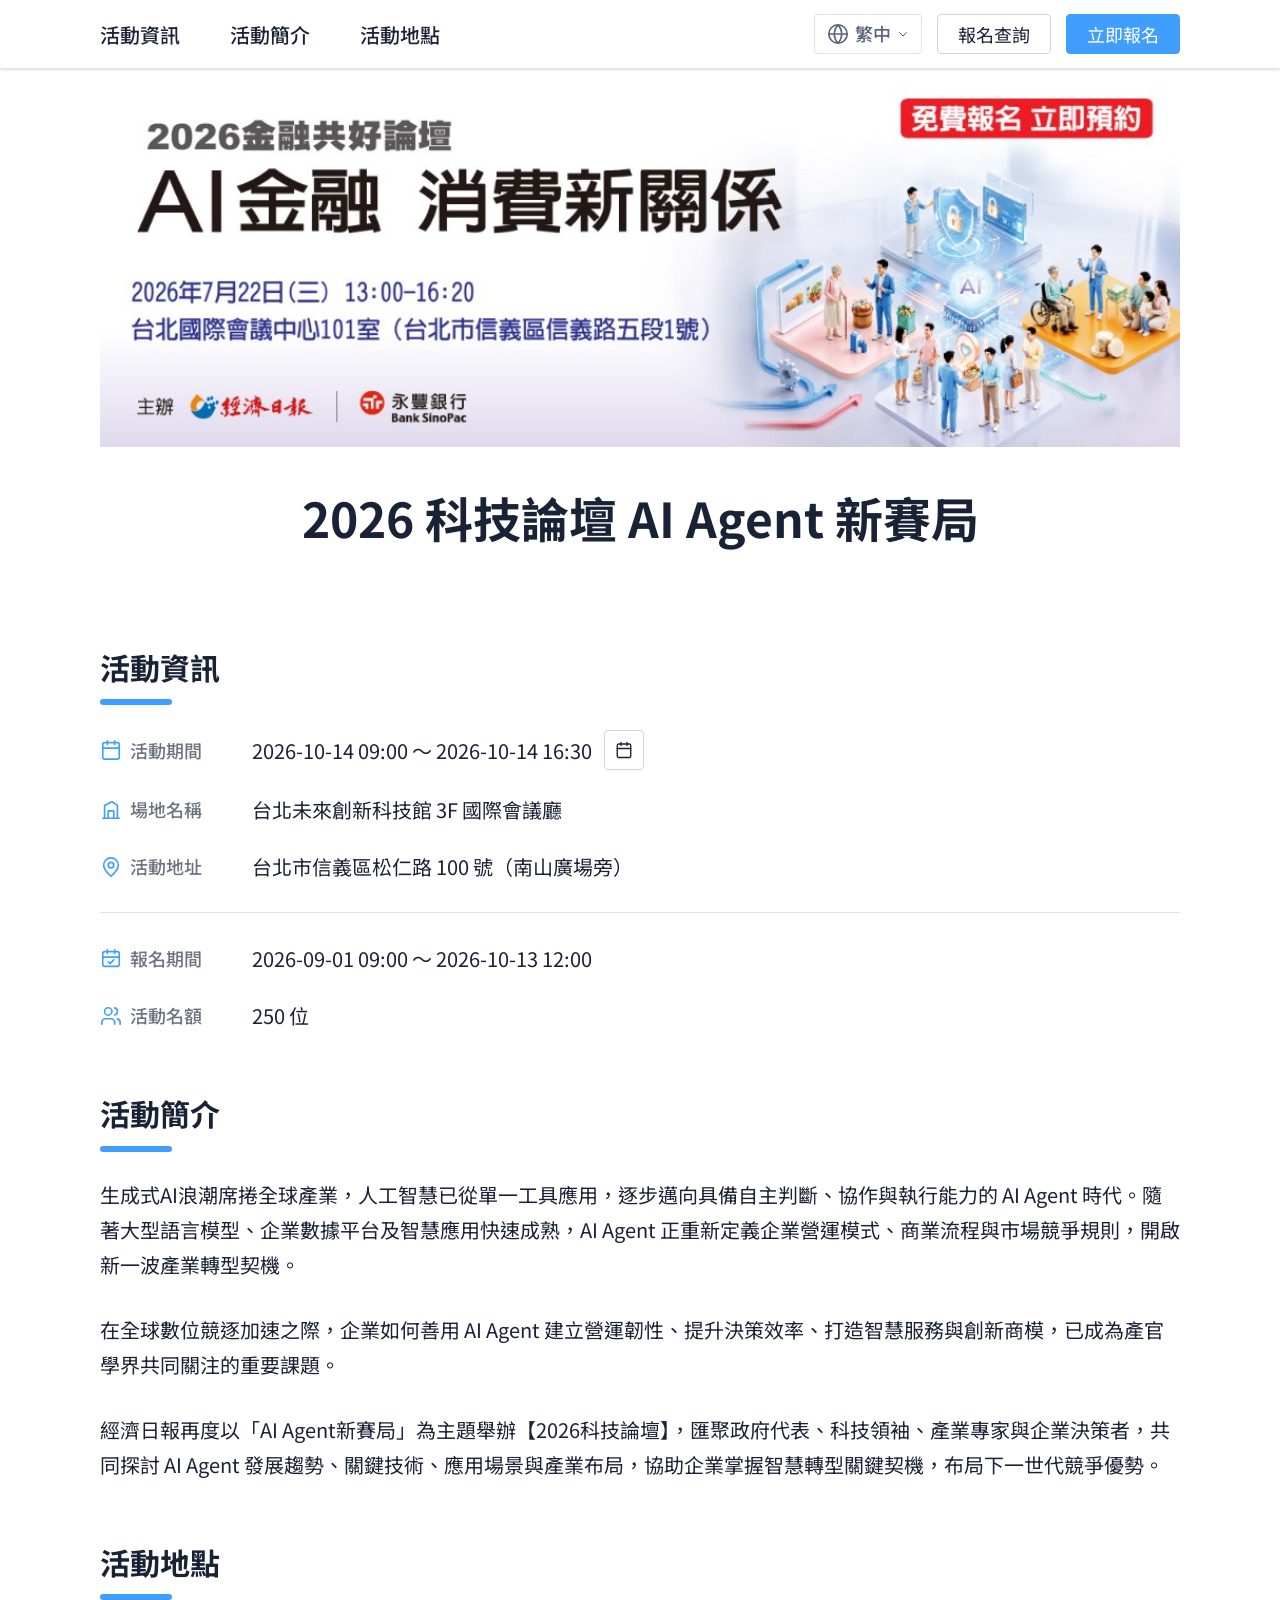
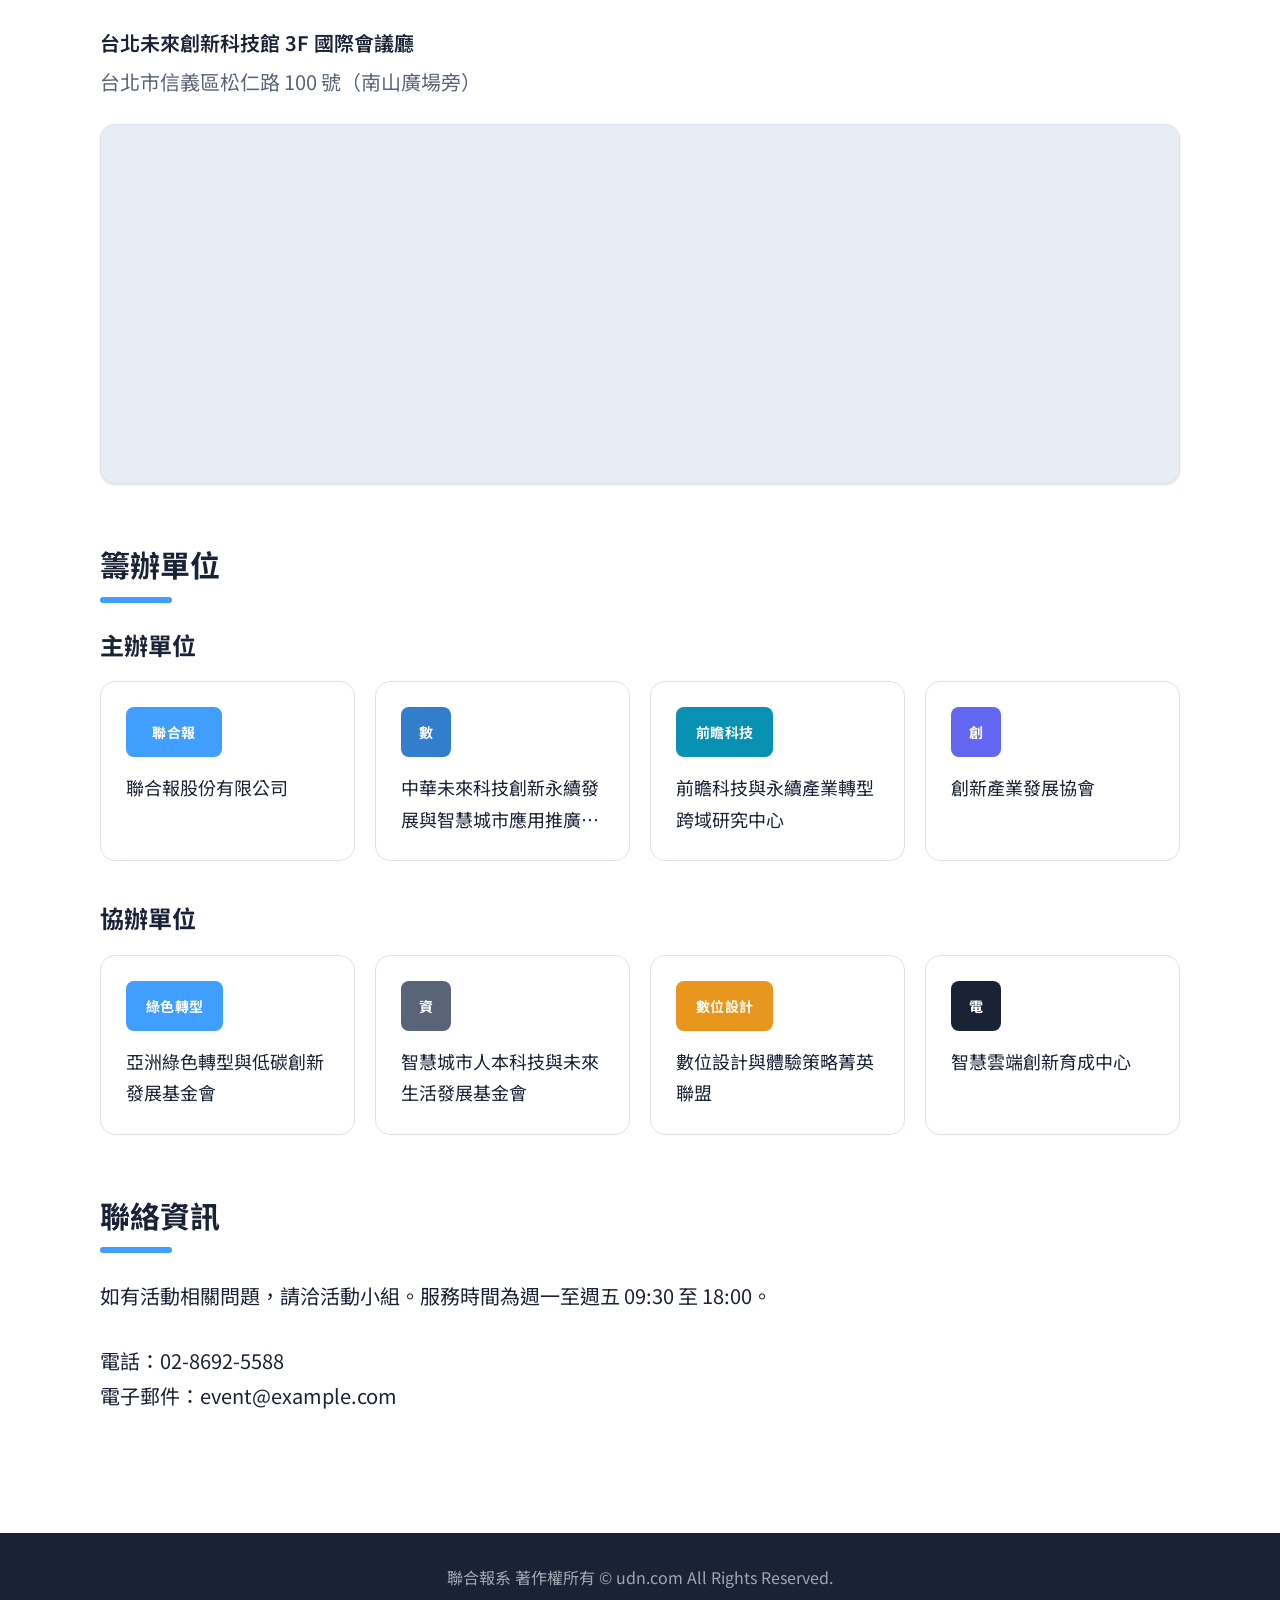
==== index.html @ 41c9d6db "Add files via upload" ====
<!doctype html>
<html lang="zh-Hant-TW">
<head>
  <meta charset="UTF-8">
  <meta name="viewport" content="width=device-width, initial-scale=1.0">
  <title>2026 科技論壇 AI Agent 新賽局</title>
  <meta name="description" content="經濟日報以「AI Agent新賽局」為主題舉辦【2026科技論壇】，匯聚政府代表、科技領袖、產業專家與企業決策者，探討 AI Agent 發展趨勢、關鍵技術、應用場景與產業布局。歡迎線上報名。">
  <link rel="icon" type="image/svg+xml" href="assets/favicon.svg">
  <link rel="preconnect" href="https://fonts.googleapis.com">
  <link rel="preconnect" href="https://fonts.gstatic.com" crossorigin>
  <link href="https://fonts.googleapis.com/css2?family=Noto+Sans+TC:wght@400;500;600;700&amp;display=swap" rel="stylesheet">
  <link rel="stylesheet" href="css/style.css">
  <script src="js/site.js" defer></script>
</head>
<body>
<div class="shell">
<header class="navbar">
  <div class="container navbar__bar">
    <nav class="navbar__links" aria-label="頁面章節"><a href="#event-info">活動資訊</a><a href="#event-intro">活動簡介</a><a href="#event-location">活動地點</a></nav>
    <button type="button" class="navbar__menu" data-nav-toggle aria-controls="mobile-nav" aria-expanded="false" aria-label="開啟選單"><svg class="icon icon-menu" width="24" height="24" viewBox="0 0 24 24" fill="none" stroke="currentColor" stroke-width="2" stroke-linecap="round" stroke-linejoin="round" aria-hidden="true" focusable="false"><path d="M4 6h16M4 12h16M4 18h16"/></svg><svg class="icon icon-close" width="24" height="24" viewBox="0 0 24 24" fill="none" stroke="currentColor" stroke-width="2" stroke-linecap="round" stroke-linejoin="round" aria-hidden="true" focusable="false"><path d="M6 18L18 6M6 6l12 12"/></svg></button>
    <div class="navbar__actions">
      <details class="lang navbar__lang">
  <summary class="lang__trigger" aria-label="選擇語系"><svg class="icon" width="22" height="22" viewBox="0 0 24 24" fill="none" stroke="currentColor" stroke-width="1.8" stroke-linecap="round" stroke-linejoin="round" aria-hidden="true" focusable="false"><path d="M12 2a10 10 0 1 0 0 20 10 10 0 0 0 0-20z"/><path d="M2 12h20"/><path d="M12 2a15.3 15.3 0 0 1 4 10 15.3 15.3 0 0 1-4 10 15.3 15.3 0 0 1-4-10A15.3 15.3 0 0 1 12 2z"/></svg><span class="lang__current">繁中</span><svg class="icon lang__chevron" width="12" height="12" viewBox="0 0 24 24" fill="none" stroke="currentColor" stroke-width="2" stroke-linecap="round" stroke-linejoin="round" aria-hidden="true" focusable="false"><path d="M19 9l-7 7-7-7"/></svg></summary>
  <ul class="lang__menu">
    <li><a class="lang__option is-active" href="#" aria-current="true">繁中</a></li>
    <li><a class="lang__option" href="#">EN</a></li>
  </ul>
</details>
      <a class="btn btn--secondary" href="query.html">報名查詢</a>
      <a class="btn btn--primary" href="register.html">立即報名</a>
    </div>
  </div>
  <div class="navbar__panel-wrap" id="mobile-nav" hidden>
    <div class="container navbar__panel">
      <a href="#event-info">活動資訊</a><a href="#event-intro">活動簡介</a><a href="#event-location">活動地點</a>
      <div class="navbar__panel-lang"><details class="lang ">
  <summary class="lang__trigger" aria-label="選擇語系"><svg class="icon" width="22" height="22" viewBox="0 0 24 24" fill="none" stroke="currentColor" stroke-width="1.8" stroke-linecap="round" stroke-linejoin="round" aria-hidden="true" focusable="false"><path d="M12 2a10 10 0 1 0 0 20 10 10 0 0 0 0-20z"/><path d="M2 12h20"/><path d="M12 2a15.3 15.3 0 0 1 4 10 15.3 15.3 0 0 1-4 10 15.3 15.3 0 0 1-4-10A15.3 15.3 0 0 1 12 2z"/></svg><span class="lang__current">繁中</span><svg class="icon lang__chevron" width="12" height="12" viewBox="0 0 24 24" fill="none" stroke="currentColor" stroke-width="2" stroke-linecap="round" stroke-linejoin="round" aria-hidden="true" focusable="false"><path d="M19 9l-7 7-7-7"/></svg></summary>
  <ul class="lang__menu">
    <li><a class="lang__option is-active" href="#" aria-current="true">繁中</a></li>
    <li><a class="lang__option" href="#">EN</a></li>
  </ul>
</details></div>
    </div>
  </div>
</header>
<div class="banner"><div class="banner__inner"><img src="assets/banner.jpg" alt="2026 科技論壇 AI Agent 新賽局" width="1024" height="358"></div></div>
<div class="container home__title"><h1>2026 科技論壇 AI Agent 新賽局</h1></div>
<main class="home__main">
  <div class="container home__sections">
    <section id="event-info">
      <h2>活動資訊</h2>
      <div class="info-list">
        <dl class="fields info-list__primary">
          <div><dt class="label"><svg class="icon info-line__icon" width="22" height="22" viewBox="0 0 24 24" fill="none" stroke="currentColor" stroke-width="1.8" stroke-linecap="round" stroke-linejoin="round" aria-hidden="true" focusable="false"><path d="M5 4h14a2 2 0 0 1 2 2v14a2 2 0 0 1-2 2H5a2 2 0 0 1-2-2V6a2 2 0 0 1 2-2z"/><path d="M16 2v4M8 2v4M3 10h18"/></svg>活動期間</dt><dd><div class="schedule"><span>2026-10-14 09:00 ～ 2026-10-14 16:30</span>
            <a class="btn btn--secondary btn--icon" href="https://calendar.google.com/calendar/render?action=TEMPLATE&amp;text=2026%20%E7%A7%91%E6%8A%80%E8%AB%96%E5%A3%87%20AI%20Agent%20%E6%96%B0%E8%B3%BD%E5%B1%80&amp;dates=20261014T010000Z/20261014T083000Z&amp;location=%E5%8F%B0%E5%8C%97%E6%9C%AA%E4%BE%86%E5%89%B5%E6%96%B0%E7%A7%91%E6%8A%80%E9%A4%A8%203F%20%E5%9C%8B%E9%9A%9B%E6%9C%83%E8%AD%B0%E5%BB%B3%20%E5%8F%B0%E5%8C%97%E5%B8%82%E4%BF%A1%E7%BE%A9%E5%8D%80%E6%9D%BE%E4%BB%81%E8%B7%AF%20100%20%E8%99%9F%EF%BC%88%E5%8D%97%E5%B1%B1%E5%BB%A3%E5%A0%B4%E6%97%81%EF%BC%89" target="_blank" rel="noopener noreferrer" aria-label="加入 Google 行事曆" title="加入 Google 行事曆"><svg class="icon" width="18" height="18" viewBox="0 0 24 24" fill="none" stroke="currentColor" stroke-width="1.8" stroke-linecap="round" stroke-linejoin="round" aria-hidden="true" focusable="false"><path d="M5 4h14a2 2 0 0 1 2 2v14a2 2 0 0 1-2 2H5a2 2 0 0 1-2-2V6a2 2 0 0 1 2-2z"/><path d="M16 2v4M8 2v4M3 10h18"/></svg></a></div></dd></div>
          <div><dt class="label"><svg class="icon info-line__icon" width="22" height="22" viewBox="0 0 24 24" fill="none" stroke="currentColor" stroke-width="1.8" stroke-linecap="round" stroke-linejoin="round" aria-hidden="true" focusable="false"><path d="M3 21h18"/><path d="M5 21V7l8-4 6 4v14"/><path d="M9 21v-8h6v8"/></svg>場地名稱</dt><dd>台北未來創新科技館 3F 國際會議廳</dd></div>
          <div><dt class="label"><svg class="icon info-line__icon" width="22" height="22" viewBox="0 0 24 24" fill="none" stroke="currentColor" stroke-width="1.8" stroke-linecap="round" stroke-linejoin="round" aria-hidden="true" focusable="false"><path d="M20 10c0 5-8 12-8 12S4 15 4 10a8 8 0 1 1 16 0z"/><circle cx="12" cy="10" r="3"/></svg>活動地址</dt><dd>台北市信義區松仁路 100 號（南山廣場旁）</dd></div>
        </dl>
        <dl class="fields info-list__secondary">
          <div><dt class="label"><svg class="icon info-line__icon" width="22" height="22" viewBox="0 0 24 24" fill="none" stroke="currentColor" stroke-width="1.8" stroke-linecap="round" stroke-linejoin="round" aria-hidden="true" focusable="false"><path d="M8 2v4M16 2v4"/><path d="M3 10h18"/><path d="M5 4h14a2 2 0 0 1 2 2v12a2 2 0 0 1-2 2H5a2 2 0 0 1-2-2V6a2 2 0 0 1 2-2z"/><path d="M9 15l2 2 4-4"/></svg>報名期間</dt><dd>2026-09-01 09:00 ～ 2026-10-13 12:00</dd></div>
          <div><dt class="label"><svg class="icon info-line__icon" width="22" height="22" viewBox="0 0 24 24" fill="none" stroke="currentColor" stroke-width="1.8" stroke-linecap="round" stroke-linejoin="round" aria-hidden="true" focusable="false"><path d="M16 21v-2a4 4 0 0 0-4-4H6a4 4 0 0 0-4 4v2"/><circle cx="9" cy="7" r="4"/><path d="M22 21v-2a4 4 0 0 0-3-3.87"/><path d="M16 3.13a4 4 0 0 1 0 7.75"/></svg>活動名額</dt><dd>250 位</dd></div>
        </dl>
      </div>
    </section>
    <section id="event-intro">
      <h2>活動簡介</h2>
      <div class="intro"><p>生成式AI浪潮席捲全球產業，人工智慧已從單一工具應用，逐步邁向具備自主判斷、協作與執行能力的 AI Agent 時代。隨著大型語言模型、企業數據平台及智慧應用快速成熟，AI Agent 正重新定義企業營運模式、商業流程與市場競爭規則，開啟新一波產業轉型契機。</p><p>在全球數位競逐加速之際，企業如何善用 AI Agent 建立營運韌性、提升決策效率、打造智慧服務與創新商模，已成為產官學界共同關注的重要課題。</p><p>經濟日報再度以「AI Agent新賽局」為主題舉辦【2026科技論壇】，匯聚政府代表、科技領袖、產業專家與企業決策者，共同探討 AI Agent 發展趨勢、關鍵技術、應用場景與產業布局，協助企業掌握智慧轉型關鍵契機，布局下一世代競爭優勢。</p></div>
    </section>
    <section id="event-location">
      <h2>活動地點</h2>
      <div class="location">
        <div class="location__fields">
          <div>
            <p class="location__venue">台北未來創新科技館 3F 國際會議廳</p>
            <p class="location__address">台北市信義區松仁路 100 號（南山廣場旁）</p>
          </div>
        </div>
        <div class="location__map"><iframe src="https://www.google.com/maps?q=%E5%8F%B0%E5%8C%97%E5%B8%82%E4%BF%A1%E7%BE%A9%E5%8D%80%E6%9D%BE%E4%BB%81%E8%B7%AF%20100%20%E8%99%9F%EF%BC%88%E5%8D%97%E5%B1%B1%E5%BB%A3%E5%A0%B4%E6%97%81%EF%BC%89&amp;hl=zh-TW&amp;output=embed" title="台北未來創新科技館 3F 國際會議廳 地圖" loading="lazy" allowfullscreen referrerpolicy="no-referrer-when-downgrade"></iframe></div>
      </div>
    </section>
    <section id="organizers">
      <h2>籌辦單位</h2>
      <div class="groups">
        <div>
          <h3>主辦單位</h3>
          <ul class="grid">
            <li><a class="org" href="https://www.udngroup.com" target="_blank" rel="noopener noreferrer"><span class="org__logo org__logo--wide" style="background-color:#409EFF">聯合報</span><p class="org__name">聯合報股份有限公司</p></a></li>
            <li><div class="org"><span class="org__logo org__logo--square" style="background-color:#337ecc">數</span><p class="org__name">中華未來科技創新永續發展與智慧城市應用推廣協會</p></div></li>
            <li><a class="org" href="https://example.com" target="_blank" rel="noopener noreferrer"><span class="org__logo org__logo--wide" style="background-color:#0891b2">前瞻科技</span><p class="org__name">前瞻科技與永續產業轉型跨域研究中心</p></a></li>
            <li><div class="org"><span class="org__logo org__logo--square" style="background-color:#6366f1">創</span><p class="org__name">創新產業發展協會</p></div></li>
          </ul>
        </div>
        <div>
          <h3>協辦單位</h3>
          <ul class="grid">
            <li><a class="org" href="https://example.com" target="_blank" rel="noopener noreferrer"><span class="org__logo org__logo--wide" style="background-color:#409EFF">綠色轉型</span><p class="org__name">亞洲綠色轉型與低碳創新發展基金會</p></a></li>
            <li><div class="org"><span class="org__logo org__logo--square" style="background-color:#5a6478">資</span><p class="org__name">智慧城市人本科技與未來生活發展基金會</p></div></li>
            <li><a class="org" href="https://www.itri.org.tw" target="_blank" rel="noopener noreferrer"><span class="org__logo org__logo--wide" style="background-color:#e8961e">數位設計</span><p class="org__name">數位設計與體驗策略菁英聯盟</p></a></li>
            <li><div class="org"><span class="org__logo org__logo--square" style="background-color:#1a2236">電</span><p class="org__name">智慧雲端創新育成中心</p></div></li>
          </ul>
        </div>
      </div>
    </section>
    <section id="contact-info">
      <h2>聯絡資訊</h2>
      <div class="intro contact-content">
        <p>如有活動相關問題，請洽活動小組。服務時間為週一至週五 09:30 至 18:00。</p>
        <p>電話：<a href="tel:+886286925588">02-8692-5588</a><br>電子郵件：<a href="mailto:event@example.com">event@example.com</a></p>
      </div>
    </section>
  </div>
</main>
<footer class="footer">聯合報系 著作權所有 © udn.com All Rights Reserved.</footer>
</div>
</body>
</html>
---- css/style.css ----
/* =========================================================
   2026 科技論壇 AI Agent 新賽局 — 純 HTML + CSS 版
   由 Vue 專案（tokens / base / controls / 各元件 scoped 樣式）合併而成
   ========================================================= */

/* ---------- 設計 token ---------- */
:root {
  --color-white: #fff;
  --color-primary: #409EFF;
  --color-primary-action: #409EFF;
  --color-primary-hover: #409EFF;
  --color-primary-soft: #ecf5ff;

  --color-text: #1a2236;
  --color-text-muted: #5a6478;
  --color-label: #6b7280;
  --color-placeholder: #6b7280;

  --color-border: #dde3ec;
  --color-border-strong: #d1d5db;

  --color-surface: #f5f7fa;
  --color-surface-header: #f8fafc;
  --color-surface-map: #e8edf5;
  --color-dark: #1a2236;
  --color-on-dark-muted: rgb(255 255 255 / 0.6);

  --color-success: #137a38;
  --color-warning: #995400;
  --color-danger: #b91c1c;

  --font-sans: 'Noto Sans TC', -apple-system, BlinkMacSystemFont, 'Segoe UI', Roboto,
    'Helvetica Neue', Arial, 'PingFang TC', 'Microsoft JhengHei', sans-serif;

  --fs-body: 20px;
  --fs-control: 18px;
  --fs-small: 16px;
  --fs-logo: 14px;
  --fs-h1: 36px;
  --fs-h2: 26px;
  --fs-h3: 22px;
  --fs-label: 18px;

  --lh-body: 1.75;
  --lh-heading: 1.35;
  --lh-tight: 1.25;
  --lh-label: 1.5;

  --space-1: 5px;
  --space-2: 10px;
  --space-3: 15px;
  --space-4: 20px;
  --space-5: 25px;
  --space-6: 30px;
  --space-8: 40px;
  --space-10: 50px;
  --space-12: 60px;

  --radius-sm: 4px;
  --radius-md: 8px;
  --radius-lg: 15px;

  --shadow-sm: 0 1px 3px 0 rgb(0 0 0 / 0.1), 0 1px 2px -1px rgb(0 0 0 / 0.1);
  --shadow-lg: 0 10px 15px -3px rgb(0 0 0 / 0.1), 0 4px 6px -4px rgb(0 0 0 / 0.1);

  --header-height: 68px;
  --container-max: 1080px;
  --container-narrow: 860px;
  --control-height: 40px;
  --label-width: 136px;
  --label-gap: 8px;
  --label-content-gap: 16px;
  --field-error-gap: 4px;
}

@media (min-width: 768px) {
  :root {
    --fs-h1: 48px;
    --fs-h2: 30px;
    --fs-h3: 24px;
  }
}

/* ---------- Reset / 全站排版 ---------- */
*,
*::before,
*::after {
  box-sizing: border-box;
}

html {
  -webkit-text-size-adjust: 100%;
  scroll-padding-top: calc(var(--header-height) + var(--space-4));
}

body {
  margin: 0;
  background: var(--color-white);
  color: var(--color-text);
  font-family: var(--font-sans);
  font-size: var(--fs-body);
  line-height: var(--lh-body);
  -webkit-font-smoothing: antialiased;
  -moz-osx-font-smoothing: grayscale;
  text-rendering: optimizeLegibility;
}

h1, h2, h3, p, ul, dl, dd, figure { margin: 0; }
ul { padding: 0; list-style: none; }

h1 {
  font-size: var(--fs-h1);
  font-weight: 700;
  line-height: var(--lh-tight);
  letter-spacing: 0;
}

h2 {
  margin-bottom: var(--space-5);
  font-size: var(--fs-h2);
  font-weight: 700;
  line-height: var(--lh-heading);
  letter-spacing: 0;
}

h2::after {
  content: '';
  display: block;
  width: 72px;
  height: 6px;
  margin-top: 12px;
  border-radius: 999px;
  background: var(--color-primary);
}

h3 {
  margin-bottom: var(--space-4);
  font-size: var(--fs-h3);
  font-weight: 700;
  line-height: 1.4;
}

a { color: inherit; text-decoration: none; }
img { display: block; max-width: 100%; }
button, input, select { color: inherit; font: inherit; }
button { cursor: pointer; }
:focus-visible { outline: 2px solid var(--color-primary-action); outline-offset: 2px; }

svg.icon { flex-shrink: 0; }

/* ---------- 版面基元 ---------- */
.container {
  width: calc(100% - 48px);
  max-width: var(--container-max);
  margin-inline: auto;
}
.container--narrow { max-width: var(--container-narrow); }

@media (min-width: 640px) {
  .container { width: calc(100% - 96px); }
}

.label {
  color: var(--color-label);
  font-size: var(--fs-label);
  font-weight: 500;
  line-height: var(--lh-label);
}
.required-mark { color: var(--color-danger); }

/* 頁面外框：[導覽列] + Banner + 內容 + Footer */
.shell {
  display: flex;
  flex-direction: column;
  min-height: 100vh;
  background: var(--color-white);
}
.shell__content {
  flex: 1;
  padding-block: var(--space-8);
  padding-bottom: 60px;
}

/* ---------- 按鈕 ---------- */
.btn {
  display: inline-flex;
  align-items: center;
  justify-content: center;
  gap: 8px;
  height: var(--control-height);
  padding: 0 var(--space-4);
  border: 1px solid transparent;
  border-radius: var(--radius-sm);
  font-size: var(--fs-control);
  font-weight: 400;
  line-height: 1;
  white-space: nowrap;
  transition: background-color 0.15s, border-color 0.15s;
}
.btn--primary {
  background: var(--color-primary-action);
  border-color: var(--color-primary-action);
  color: var(--color-white);
}
.btn--primary:hover {
  background: var(--color-primary-hover);
  border-color: var(--color-primary-hover);
}
.btn--secondary {
  background: var(--color-white);
  border-color: var(--color-border-strong);
  color: var(--color-text);
}
.btn--secondary:hover { background: var(--color-surface); }
.btn--block { display: flex; width: 100%; }
.btn--icon { width: var(--control-height); padding: 0; }

/* ---------- 表單控制項 ---------- */
.control {
  width: 100%;
  height: var(--control-height);
  padding: 4px 11px;
  border: 1px solid var(--color-border);
  border-radius: var(--radius-sm);
  background: var(--color-white);
  color: var(--color-text);
  font-size: var(--fs-control);
  line-height: var(--lh-label);
  transition: border-color 0.15s, box-shadow 0.15s;
}
.control::placeholder { color: var(--color-placeholder); }
.control:hover { border-color: var(--color-primary-action); }
.control:focus {
  outline: none;
  border-color: var(--color-primary-action);
  box-shadow: 0 0 0 2px rgb(31 111 186 / 0.18);
}
/* 使用者操作過後才顯示錯誤外觀（瀏覽器原生驗證） */
.control:user-invalid,
.control:user-invalid:hover,
.control:user-invalid:focus { border-color: var(--color-danger); }
.control:user-invalid:focus { box-shadow: 0 0 0 2px rgb(220 38 38 / 0.1); }

select.control {
  padding-right: 36px;
  appearance: none;
  background-image: url("data:image/svg+xml,%3Csvg xmlns='http://www.w3.org/2000/svg' viewBox='0 0 24 24' fill='none' stroke='%235a6478' stroke-width='2' stroke-linecap='round' stroke-linejoin='round'%3E%3Cpath d='M19 9l-7 7-7-7'/%3E%3C/svg%3E");
  background-repeat: no-repeat;
  background-position: right 12px center;
  background-size: 12px;
}

.field__label { display: block; margin-bottom: var(--label-gap); }

.check {
  display: flex;
  align-items: flex-start;
  gap: 8px;
  min-height: var(--control-height);
  font-size: var(--fs-control);
  cursor: pointer;
}
.check input,
.option__choice input {
  -webkit-appearance: none;
  appearance: none;
  display: grid;
  place-content: center;
  flex-shrink: 0;
  width: 18px;
  height: 18px;
  border: 2px solid var(--color-border-strong);
  background: var(--color-white);
  cursor: pointer;
  transition: background-color 0.15s, border-color 0.15s, box-shadow 0.15s;
}
.check input { margin: 7px 0 0; border-radius: 3px; }
.check input::before {
  content: '';
  width: 4px;
  height: 8px;
  border: solid var(--color-white);
  border-width: 0 2px 2px 0;
  transform: rotate(45deg) scale(0);
  transition: transform 0.1s;
}
.check input:checked,
.option__choice input:checked {
  border-color: var(--color-primary-action);
  background: var(--color-primary-action);
}
.check input:checked::before { transform: rotate(45deg) scale(1); }
.check input:focus-visible,
.option__choice input:focus-visible {
  outline: none;
  box-shadow: 0 0 0 3px color-mix(in srgb, var(--color-primary-action) 22%, transparent);
}

/* ---------- 卡片 / 資訊列 / 狀態標籤 ---------- */
.card {
  overflow: hidden;
  background: var(--color-white);
  border: 1px solid var(--color-border);
  border-radius: var(--radius-md);
}
.card--padded {
  padding-block: var(--space-2);
  padding-inline: var(--space-5);
}

.row {
  display: flex;
  flex-direction: column;
  gap: var(--label-gap);
  padding-block: 4px;
}
.row__label { flex-shrink: 0; }
.row__value { min-width: 0; overflow-wrap: anywhere; }
.row__value.is-highlight,
.row__value a { color: var(--color-primary-action); }
.row__value a:hover { text-decoration: underline; }

@media (min-width: 768px) {
  .row {
    flex-direction: row;
    align-items: center;
    gap: var(--label-content-gap);
  }
  .row__label { width: var(--label-width); }
}

.tag {
  --tag-color: var(--color-primary-action);
  flex-shrink: 0;
  padding: 2px var(--space-2);
  border-radius: 999px;
  background: color-mix(in srgb, var(--tag-color) 9%, transparent);
  color: var(--tag-color);
  font-size: var(--fs-control);
  font-weight: 600;
  line-height: var(--lh-label);
}
.tag--success { --tag-color: var(--color-success); }
.tag--warning { --tag-color: var(--color-warning); }
.tag--danger  { --tag-color: var(--color-danger); }

/* ---------- 彈窗 ---------- */
.modal {
  width: min(520px, calc(100% - 32px));
  max-height: calc(100% - 32px);
  padding: 0;
  overflow: visible;
  border: 0;
  border-radius: var(--radius-md);
  background: transparent;
  color: var(--color-text);
}
.modal::backdrop { background: rgb(0 0 0 / 0.45); }
.modal__dialog {
  position: relative;
  max-height: calc(100vh - 32px);
  overflow: auto;
  padding: var(--space-5) var(--space-6);
  border-radius: var(--radius-md);
  background: var(--color-white);
  color: var(--color-text);
  box-shadow:
    0 6px 16px 0 rgb(0 0 0 / 0.08),
    0 3px 6px -4px rgb(0 0 0 / 0.12),
    0 9px 28px 8px rgb(0 0 0 / 0.05);
}
.modal--ticket { width: min(400px, calc(100% - 32px)); }
.modal__header {
  display: flex;
  align-items: flex-start;
  justify-content: space-between;
  gap: var(--space-3);
  margin-bottom: var(--space-3);
}
.modal__title {
  font-size: var(--fs-h3);
  font-weight: 700;
  line-height: 1.4;
}
.modal__close {
  display: inline-flex;
  align-items: center;
  justify-content: center;
  flex-shrink: 0;
  width: 32px;
  height: 32px;
  padding: 0;
  border: 0;
  border-radius: var(--radius-sm);
  background: transparent;
  color: var(--color-text-muted);
}
.modal__close:hover { background: var(--color-surface); color: var(--color-text); }
.modal__footer {
  display: flex;
  justify-content: flex-end;
  gap: var(--space-2);
  margin-top: var(--space-6);
}

/* ---------- 導覽列 ---------- */
.navbar {
  position: sticky;
  top: 0;
  z-index: 50;
  background: var(--color-white);
  border-bottom: 1px solid var(--color-border);
  box-shadow: var(--shadow-sm);
}
.navbar__bar {
  display: flex;
  align-items: center;
  justify-content: space-between;
  height: var(--header-height);
}
.navbar__links { display: none; }
.navbar__links a,
.navbar__panel a { font-weight: 500; transition: color 0.15s; }
.navbar__links a:hover { color: var(--color-primary-action); }

/* 手機選單 */
.navbar__menu {
  display: inline-flex;
  align-items: center;
  justify-content: center;
  width: var(--control-height);
  height: var(--control-height);
  padding: 0;
  border: 0;
  border-radius: var(--radius-sm);
  background: transparent;
  cursor: pointer;
}
.navbar__menu .icon-close { display: none; }
.navbar__menu[aria-expanded="true"] .icon-menu { display: none; }
.navbar__menu[aria-expanded="true"] .icon-close { display: block; }

.navbar__actions {
  display: flex;
  align-items: center;
  justify-content: flex-end;
  gap: var(--space-2);
}
.navbar__lang { display: none; }

.navbar__panel-wrap {
  border-top: 1px solid var(--color-border);
  background: var(--color-white);
}
.navbar__panel {
  display: flex;
  flex-direction: column;
  gap: var(--space-4);
  padding-block: var(--space-4);
}
.navbar__panel-lang {
  padding-top: var(--space-2);
  border-top: 1px solid var(--color-border);
}

@media (min-width: 768px) {
  .navbar__links { display: flex; align-items: center; gap: var(--space-10); }
  .navbar__menu,
  .navbar__panel-wrap { display: none; }
  .navbar__actions { gap: var(--space-3); }
  .navbar__lang { display: block; }
}

/* 語系選單（<details>） */
.lang { position: relative; }
.lang summary { list-style: none; }
.lang summary::-webkit-details-marker { display: none; }
.lang__trigger {
  display: inline-flex;
  align-items: center;
  gap: 6px;
  height: var(--control-height);
  padding: 0 12px;
  border: 1px solid var(--color-border);
  border-radius: var(--radius-sm);
  background: var(--color-white);
  color: var(--color-text-muted);
  cursor: pointer;
  transition: background-color 0.15s, color 0.15s;
}
.lang__trigger:hover { background: var(--color-surface); color: var(--color-primary-action); }
.lang__current { font-size: var(--fs-control); font-weight: 500; }
.lang__chevron { transition: transform 0.15s; }
.lang[open] .lang__chevron { transform: rotate(180deg); }
.lang__menu {
  position: absolute;
  top: 100%;
  right: 0;
  z-index: 50;
  min-width: 90px;
  margin-top: var(--space-1);
  overflow: hidden;
  background: var(--color-white);
  border: 1px solid var(--color-border);
  border-radius: var(--radius-sm);
  box-shadow: var(--shadow-lg);
}
.navbar__panel .lang__menu { right: auto; left: 0; }
.lang__option {
  display: block;
  width: 100%;
  padding: var(--space-2) 16px;
  font-size: var(--fs-control);
}
.lang__option:hover { background: var(--color-surface); }
.lang__option.is-active {
  background: var(--color-primary-soft);
  color: var(--color-primary-action);
  font-weight: 600;
}

/* ---------- Banner / Footer / 頁面標題 ---------- */
.banner { display: flex; justify-content: center; background: var(--color-white); }
.banner__inner { width: 100%; max-width: var(--container-max); }
.banner img {
  width: 100%;
  height: auto;
  max-height: 448px;
  aspect-ratio: 1024 / 358;
  object-fit: cover;
}

.footer {
  padding-block: var(--space-6);
  background: var(--color-dark);
  color: var(--color-on-dark-muted);
  font-size: var(--fs-small);
  text-align: center;
}

.hero {
  display: flex;
  flex-direction: column;
  align-items: center;
  margin-bottom: var(--space-10);
  text-align: center;
}
.hero h1 { margin-bottom: var(--space-2); }
/* ---------- 首頁 ---------- */
.home__title { padding-block: var(--space-8); text-align: center; }
.home__main {
  flex: 1;
  padding-top: var(--space-12);
  padding-bottom: 120px;
}
.home__sections { display: flex; flex-direction: column; gap: var(--space-12); }

.info-list {
  display: flex;
  flex-direction: column;
  align-items: stretch;
}
.info-list__secondary {
  margin-top: 28px;
  padding-top: 28px;
  border-top: 1px solid var(--color-border);
}
.info-list__secondary:empty,
.info-list__secondary[hidden],
.info-list__secondary:not(:has(> div:not([hidden]))) {
  display: none;
}
.info-line__icon {
  flex: 0 0 22px;
  width: 22px;
  height: 22px;
  color: var(--color-primary);
}
.fields { display: flex; flex-direction: column; gap: 22px; }
.fields > div {
  display: flex;
  flex-direction: column;
  align-items: flex-start;
}
.fields .label {
  display: inline-flex;
  align-items: center;
  gap: 8px;
  margin-bottom: var(--label-gap);
}
.fields dd {
  width: 100%;
  color: var(--color-text);
  font-size: var(--fs-body);
  overflow-wrap: anywhere;
}
.schedule { display: flex; flex-wrap: wrap; align-items: center; gap: 12px; }

.intro { display: flex; flex-direction: column; gap: var(--space-6); }

.location { display: flex; flex-direction: column; gap: var(--space-5); }
.location__fields {
  display: flex;
  flex-direction: column;
  align-items: flex-start;
  justify-content: space-between;
  gap: var(--space-4);
  font-size: var(--fs-body);
}
.location__venue {
  font-weight: 600;
}
.location__address {
  margin-top: 4px;
  color: var(--color-text-muted);
}
.location__map {
  position: relative;
  min-height: 360px;
  overflow: hidden;
  background: var(--color-surface-map);
  border: 1px solid var(--color-border);
  border-radius: var(--radius-lg);
  box-shadow: var(--shadow-sm);
}
.location__map iframe { position: absolute; inset: 0; width: 100%; height: 100%; border: 0; }
@media (min-width: 768px) {
  .fields > div {
    display: grid;
    grid-template-columns: var(--label-width) minmax(0, 1fr);
    align-items: center;
    column-gap: var(--label-content-gap);
  }
  .fields .label { margin-bottom: 0; }
  .location__fields {
    flex-direction: row;
    align-items: center;
  }
}

.groups { display: flex; flex-direction: column; gap: var(--space-8); }
.grid { display: grid; gap: var(--space-4); grid-template-columns: 1fr; }
.grid > li { min-width: 0; }
@media (min-width: 768px)  { .grid { grid-template-columns: repeat(2, 1fr); } }
@media (min-width: 1024px) { .grid { grid-template-columns: repeat(4, 1fr); } }

.org {
  display: flex;
  flex-direction: column;
  align-items: flex-start;
  gap: var(--space-3);
  height: 100%;
  padding: var(--space-5);
  background: var(--color-white);
  border: 1px solid var(--color-border);
  border-radius: var(--radius-lg);
  box-shadow: none;
}
.org:hover { box-shadow: none; }
.org__logo {
  display: inline-flex;
  flex-shrink: 0;
  align-items: center;
  justify-content: center;
  height: 50px;
  max-width: 100%;
  border-radius: var(--radius-md);
  color: var(--color-white);
  font-size: var(--fs-logo);
  font-weight: 700;
  letter-spacing: 0.025em;
}
.org__logo--square {
  width: 50px;
}
.org__logo--wide {
  width: auto;
  min-width: 96px;
  padding-inline: var(--space-4);
}
.org__logo img {
  width: auto;
  max-width: 100%;
  height: 100%;
  object-fit: contain;
}
.org__name {
  display: -webkit-box;
  overflow: hidden;
  font-size: var(--fs-control);
  font-weight: 400;
  -webkit-box-orient: vertical;
  -webkit-line-clamp: 2;
  line-clamp: 2;
}

/* 後台只提供公司名稱時，自動改為頓號分隔的文字名單。 */
.grid--names,
.grid:not(:has(.org__logo)) {
  display: flex;
  flex-wrap: wrap;
  gap: 0;
}
.grid--names > li,
.grid:not(:has(.org__logo)) > li {
  display: inline-flex;
  align-items: baseline;
}
.grid--names > li:not(:last-child)::after,
.grid:not(:has(.org__logo)) > li:not(:last-child)::after {
  content: '、';
}
.grid--names .org,
.grid:not(:has(.org__logo)) .org {
  display: inline;
  height: auto;
  padding: 0;
  border: 0;
  border-radius: 0;
  box-shadow: none;
}
.grid--names .org:hover,
.grid:not(:has(.org__logo)) .org:hover { box-shadow: none; }
.grid--names .org__name,
.grid:not(:has(.org__logo)) .org__name {
  display: inline;
  overflow: visible;
  -webkit-line-clamp: unset;
  line-clamp: unset;
}

/* ---------- 報名入口 ---------- */
.register { display: flex; flex-direction: column; align-items: center; }
.register h1 { margin-bottom: var(--space-12); text-align: center; }
.register__actions {
  display: flex;
  flex-direction: column;
  gap: var(--space-3);
  width: 100%;
  max-width: 480px;
}
.divider {
  display: flex;
  align-items: center;
  gap: var(--space-4);
  margin-block: var(--space-1);
  color: var(--color-text-muted);
  font-size: var(--fs-control);
}
.divider::before,
.divider::after { content: ''; flex: 1; height: 1px; background: var(--color-border); }

/* ---------- 報名表單 ---------- */
.form { display: flex; flex-direction: column; gap: var(--space-6); }
.privacy { margin-top: var(--space-4); }
.privacy__box {
  height: 280px;
  margin-bottom: var(--space-4);
  padding: var(--space-4);
  overflow-y: auto;
  border: 1px solid var(--color-border);
  border-radius: var(--radius-lg);
  color: var(--color-text-muted);
  font-size: var(--fs-small);
}

/* ---------- 付款 ---------- */
.block { margin-bottom: var(--space-8); }
.payment-event {
  margin-bottom: var(--space-3);
  color: var(--color-text-muted);
  font-size: var(--fs-body);
}
.option {
  display: flex;
  flex-direction: column;
  gap: var(--space-2);
  padding: var(--space-5) var(--space-6);
  cursor: pointer;
  transition: background-color 0.15s;
}
.option + .option { border-top: 1px solid var(--color-border); }
.option:hover { background: var(--color-surface); }
.option__choice { display: flex; align-items: center; gap: 8px; }
.option__choice input {
  margin: 0;
  border-radius: 50%;
}
.option__choice input::before {
  content: '';
  width: 6px;
  height: 6px;
  border-radius: 50%;
  background: var(--color-white);
  transform: scale(0);
  transition: transform 0.1s;
}
.option__choice input:checked::before { transform: scale(1); }
.option__price { color: var(--color-primary-action); font-weight: 500; }
.actions { display: flex; flex-direction: column; gap: var(--space-3); }
@media (min-width: 640px) {
  .option { flex-direction: row; align-items: center; justify-content: space-between; }
  .option__price { margin-left: var(--space-8); }
}

/* ---------- 成功頁 ---------- */
.success { display: flex; flex-direction: column; gap: var(--space-8); margin-bottom: var(--space-8); }
.success__registration-section,
.success__payment { min-width: 0; }
.success__credential {
  display: flex;
  flex-direction: column;
  align-items: center;
  gap: var(--space-4);
  padding: var(--space-5);
  background: var(--color-primary-soft);
}
.success__credential .qr { width: fit-content; }
.success__credential .qr svg { width: 140px; height: 140px; }
.success__credential-details {
  display: flex;
  flex-direction: column;
  align-items: center;
  width: min(100%, 320px);
}
.success__registration-no {
  margin-top: 4px;
  font-size: var(--fs-h3);
  font-weight: 600;
  line-height: var(--lh-heading);
}
.success__credential-hint {
  margin: var(--space-2) 0 var(--space-4);
  color: var(--color-text-muted);
  font-size: var(--fs-control);
  text-align: center;
}
.success__registration-info { padding: var(--space-2) var(--space-5); }
.success__payment[hidden] { display: none; }
@media (min-width: 768px) {
  .success__credential {
    flex-direction: row;
    align-items: center;
    justify-content: center;
    gap: var(--space-8);
    padding: var(--space-6);
  }
  .success__credential-details { align-items: flex-start; width: auto; min-width: 240px; }
  .success__credential-hint { text-align: left; }
  .success__credential-details .btn { width: auto; }
}

/* ---------- QR Code（示意）/ 電子憑證 ---------- */
.qr {
  display: flex;
  justify-content: center;
  padding: var(--space-4);
  background: var(--color-white);
  border: 1px solid var(--color-border);
  border-radius: var(--radius-lg);
  color: var(--color-text);
}
.ticket { display: flex; flex-direction: column; align-items: center; gap: var(--space-5); padding-top: var(--space-2); }
.ticket__no { font-weight: 500; letter-spacing: 0.05em; }

/* ---------- 報名查詢 ---------- */
.query { display: flex; flex-direction: column; align-items: center; }
.query__inner { width: 100%; max-width: 480px; }
.query__fields { display: flex; flex-direction: column; gap: var(--space-5); }
.query__phone-row { display: flex; flex-direction: column; gap: var(--space-2); }
.query__phone-field { flex: 1; min-width: 0; }
.query__phone-row .control { min-width: 0; }
.field-error {
  display: none;
  margin-top: var(--field-error-gap);
  color: var(--color-danger);
  font-size: var(--fs-small);
  line-height: var(--lh-label);
}
.control:user-invalid + .field-error { display: block; }
.query__send { width: 100%; }
.query__send .is-sent { display: none; }

/* 驗證碼區塊：手機號碼通過驗證並送出後顯示 */
.query__otp { flex-direction: column; gap: var(--space-5); }
.query__otp:not([hidden]) { display: flex; }
.query__send:disabled {
  background: var(--color-surface);
  border-color: var(--color-border-strong);
  color: var(--color-text-muted);
  cursor: not-allowed;
}
.query__fields.is-otp-sent .query__send .is-idle { display: none; }
.query__fields.is-otp-sent .query__send .is-sent { display: inline; }

@media (min-width: 640px) {
  .query__phone-row { flex-direction: row; align-items: flex-start; }
  .query__send { flex-shrink: 0; width: auto; }
}

/* ---------- 查詢結果 ---------- */
.summary { display: flex; align-items: center; justify-content: space-between; margin-bottom: var(--space-5); }
.summary__count { color: var(--color-primary-action); }
.summary__again {
  display: inline-flex;
  align-items: center;
  gap: 6px;
  color: var(--color-primary-action);
  font-size: var(--fs-control);
}
.results { display: flex; flex-direction: column; gap: var(--space-4); margin-bottom: var(--space-8); }
.result__head {
  display: flex;
  align-items: center;
  justify-content: space-between;
  gap: var(--space-3);
  padding: var(--space-3) var(--space-5);
  background: var(--color-surface-header);
}
.result__no {
  color: var(--color-text-muted);
  font-size: var(--fs-control);
  white-space: nowrap;
}
.result__body { display: flex; flex-direction: column; gap: 16px; padding: 16px var(--space-4); }
.result__info { flex: 1; min-width: 0; }
.result__info .row {
  display: grid;
  grid-template-columns: 96px minmax(0, 1fr);
  align-items: center;
  gap: 12px;
}
.result__info .row__label { width: auto; }
.result__action {
  display: flex;
  align-items: center;
  flex-shrink: 0;
}
.result__action .btn { width: 100%; }
@media (min-width: 640px) {
  .result__body { flex-direction: row; align-items: center; gap: var(--space-5); }
  .result__info .row { grid-template-columns: 112px minmax(0, 1fr); }
  .result__action .btn { width: auto; }
}

@media (forced-colors: active) {
  .check input,
  .option__choice input {
    -webkit-appearance: auto;
    appearance: auto;
  }
}

/* ---------- 列印：只印開啟中的電子憑證 ---------- */
@media print {
  .modal[open] { position: static; padding: 0; display: block; }
  .modal[open] .modal__close,
  .modal[open] .btn { display: none; }
  .modal[open] .modal__dialog { box-shadow: none; }
  body:has(.modal[open]) .shell > :not(.shell__content),
  body:has(.modal[open]) .shell__content > :not(.modal) { display: none; }
}
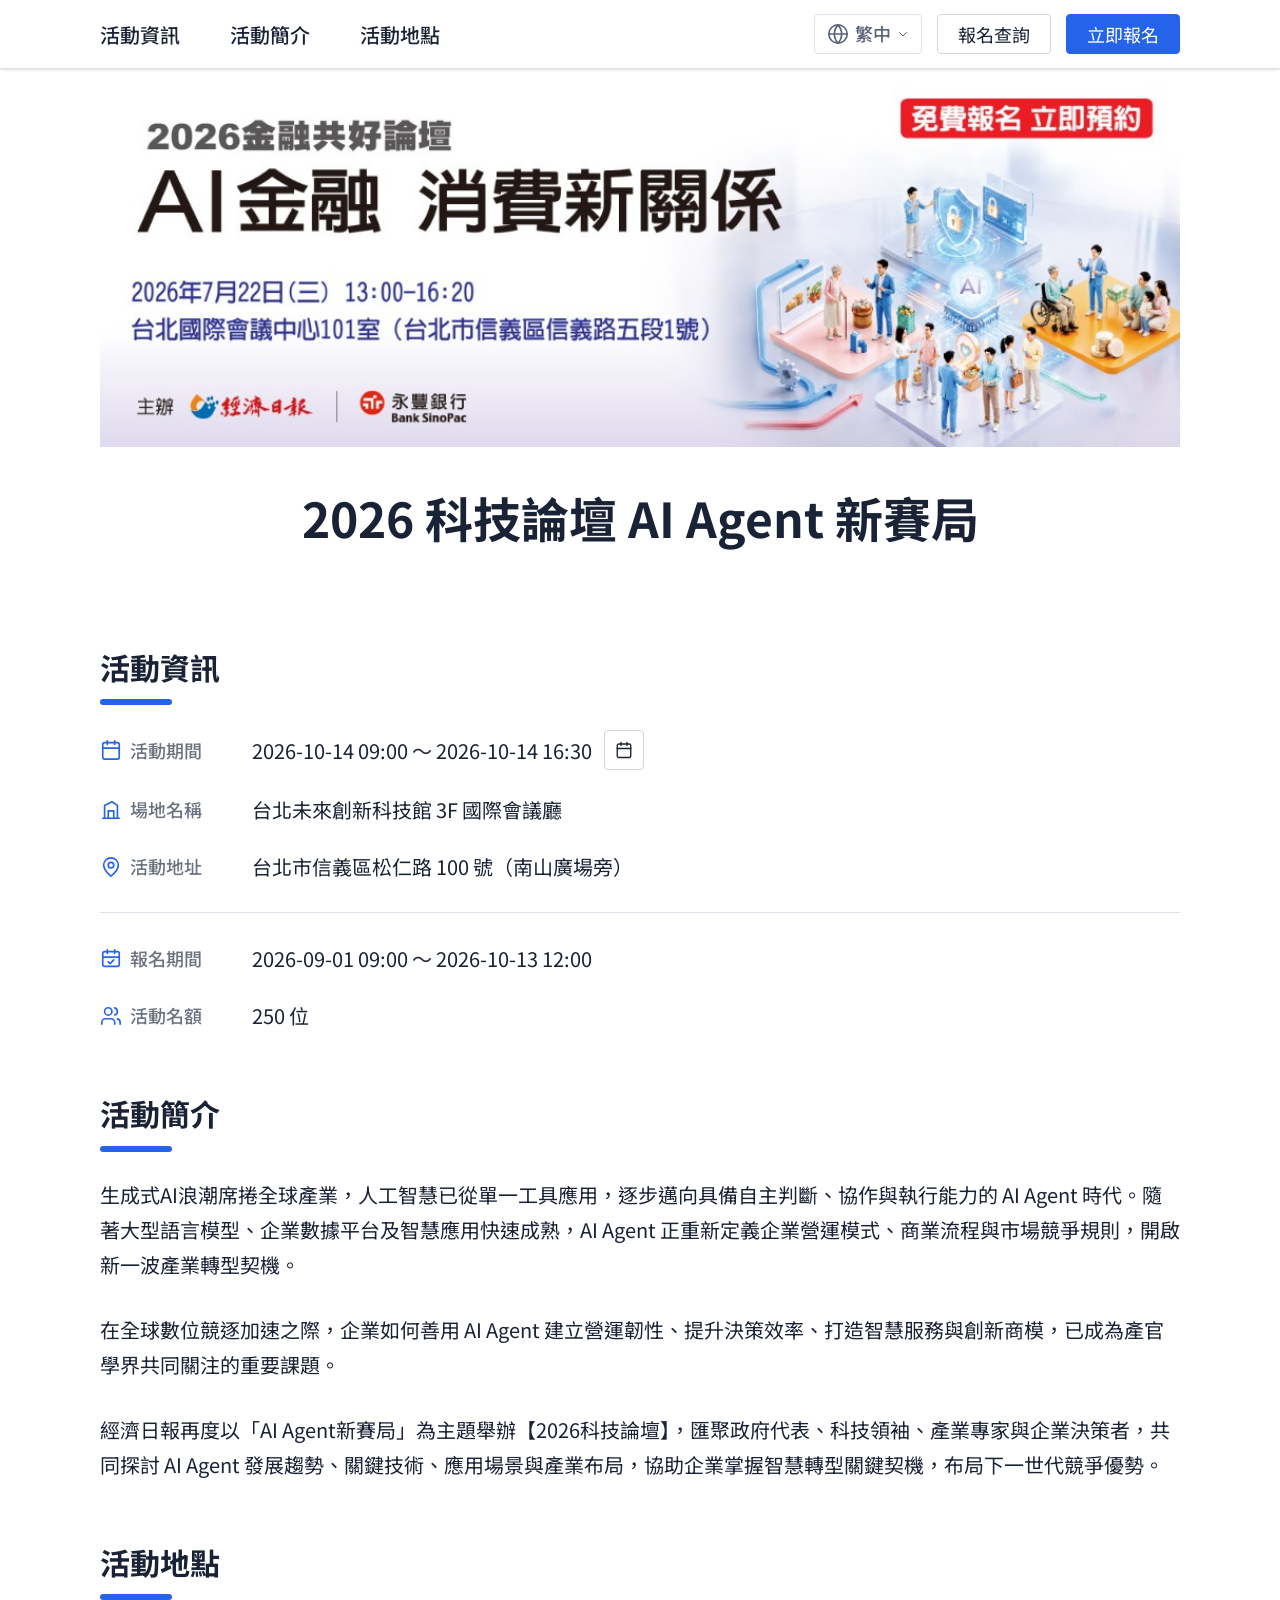
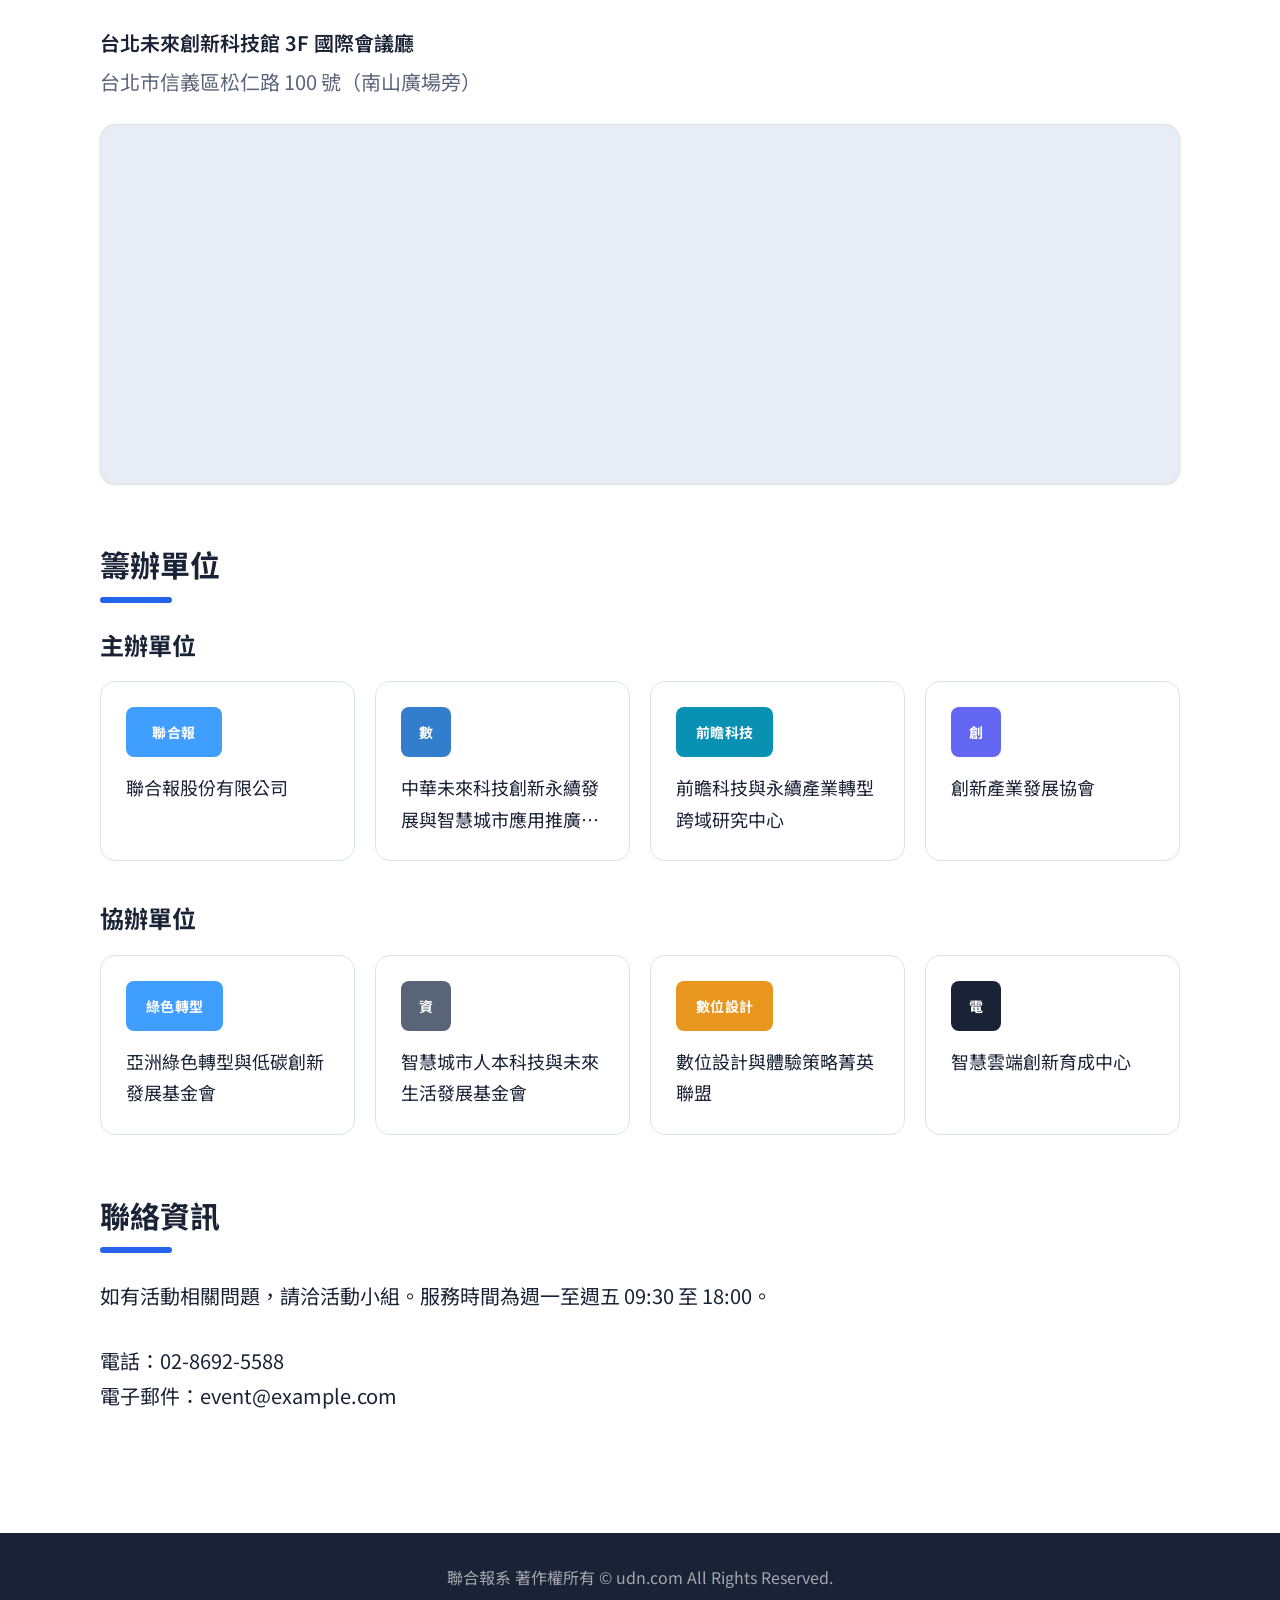
==== commit 03adecbe: "Update index.html" ====
--- a/index.html
+++ b/index.html
@@ -105,7 +105,7 @@
       <h2>聯絡資訊</h2>
       <div class="intro contact-content">
         <p>如有活動相關問題，請洽活動小組。服務時間為週一至週五 09:30 至 18:00。</p>
-        <p>電話：<a href="tel:+886286925588">02-8692-5588</a><br>電子郵件：<a href="mailto:event@example.com">event@example.com</a></p>
+        <p>電話：02-8692-5588<br>電子郵件：event@example.com</p>
       </div>
     </section>
   </div>
--- a/css/style.css
+++ b/css/style.css
@@ -6,9 +6,9 @@
 /* ---------- 設計 token ---------- */
 :root {
   --color-white: #fff;
-  --color-primary: #409EFF;
-  --color-primary-action: #409EFF;
-  --color-primary-hover: #409EFF;
+  --color-primary: #2563eb;
+  --color-primary-action: #2563eb;
+  --color-primary-hover: #2563eb;
   --color-primary-soft: #ecf5ff;
 
   --color-text: #1a2236;
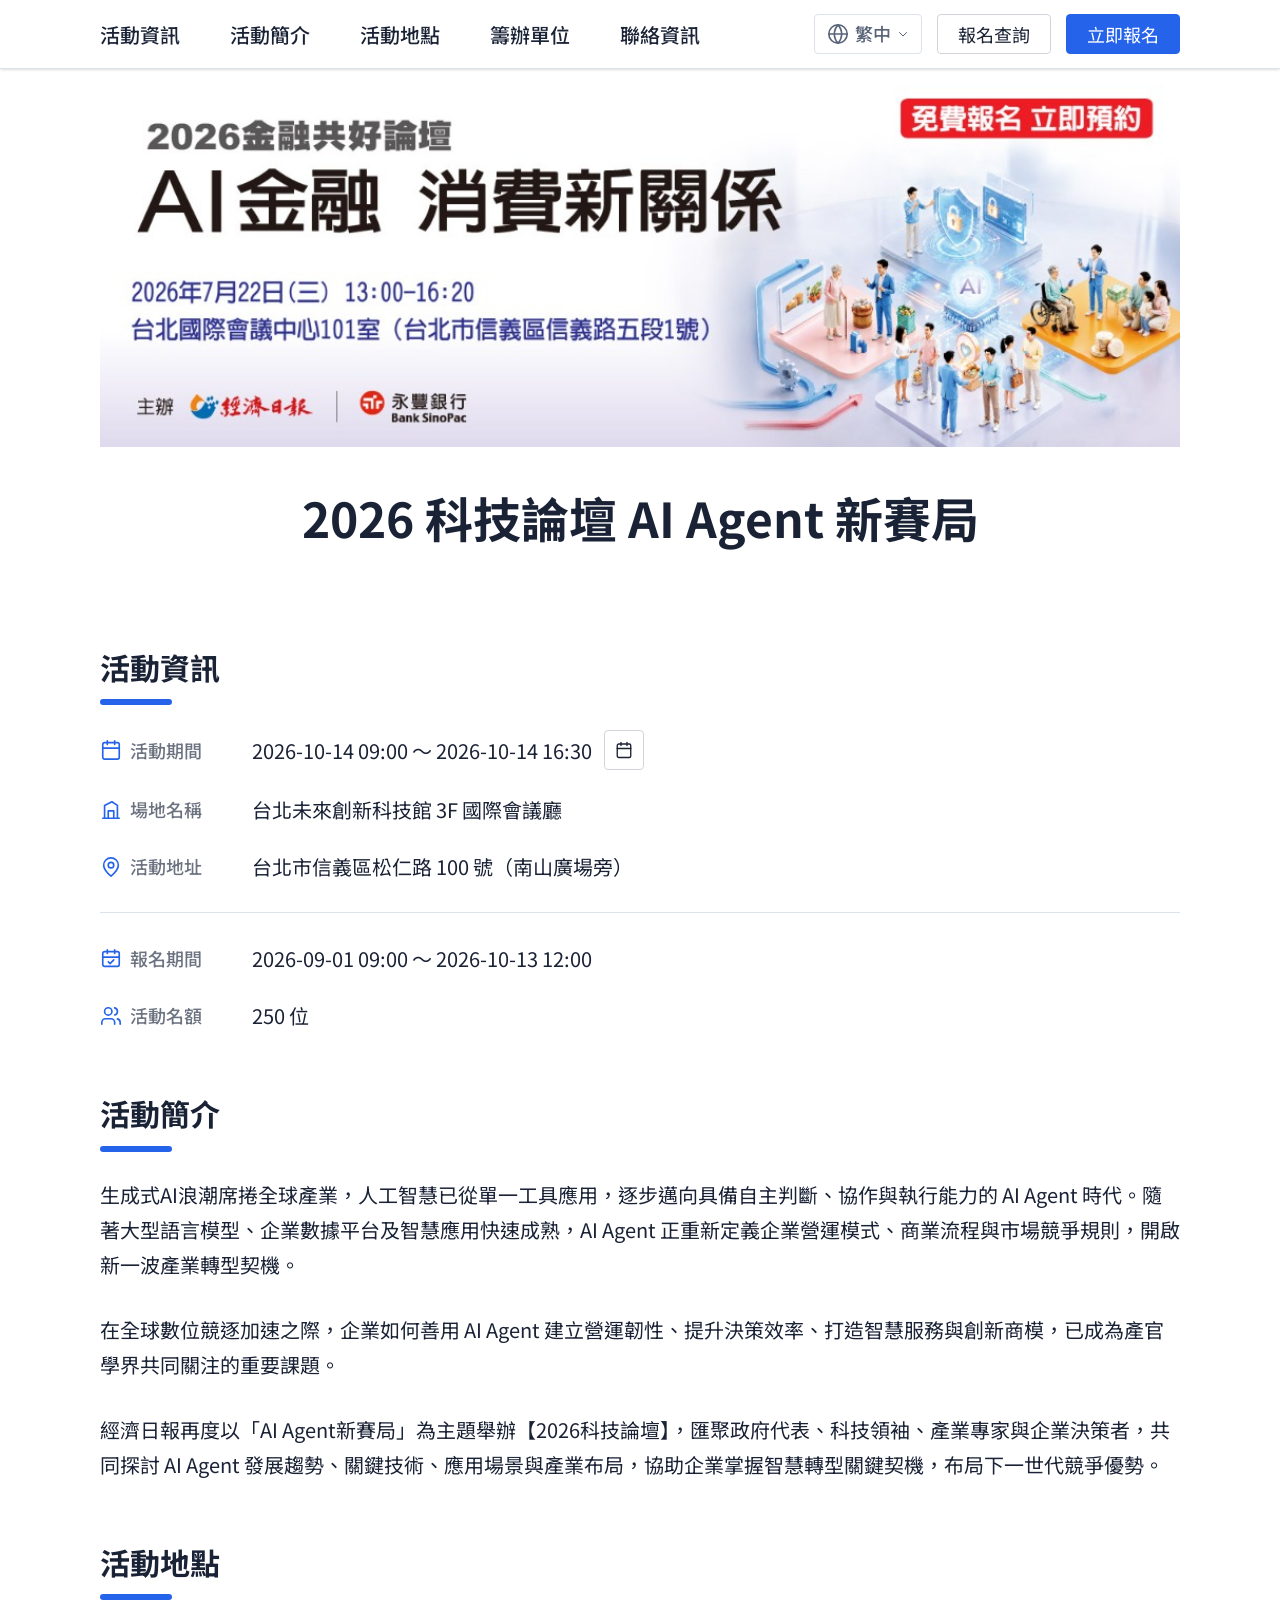
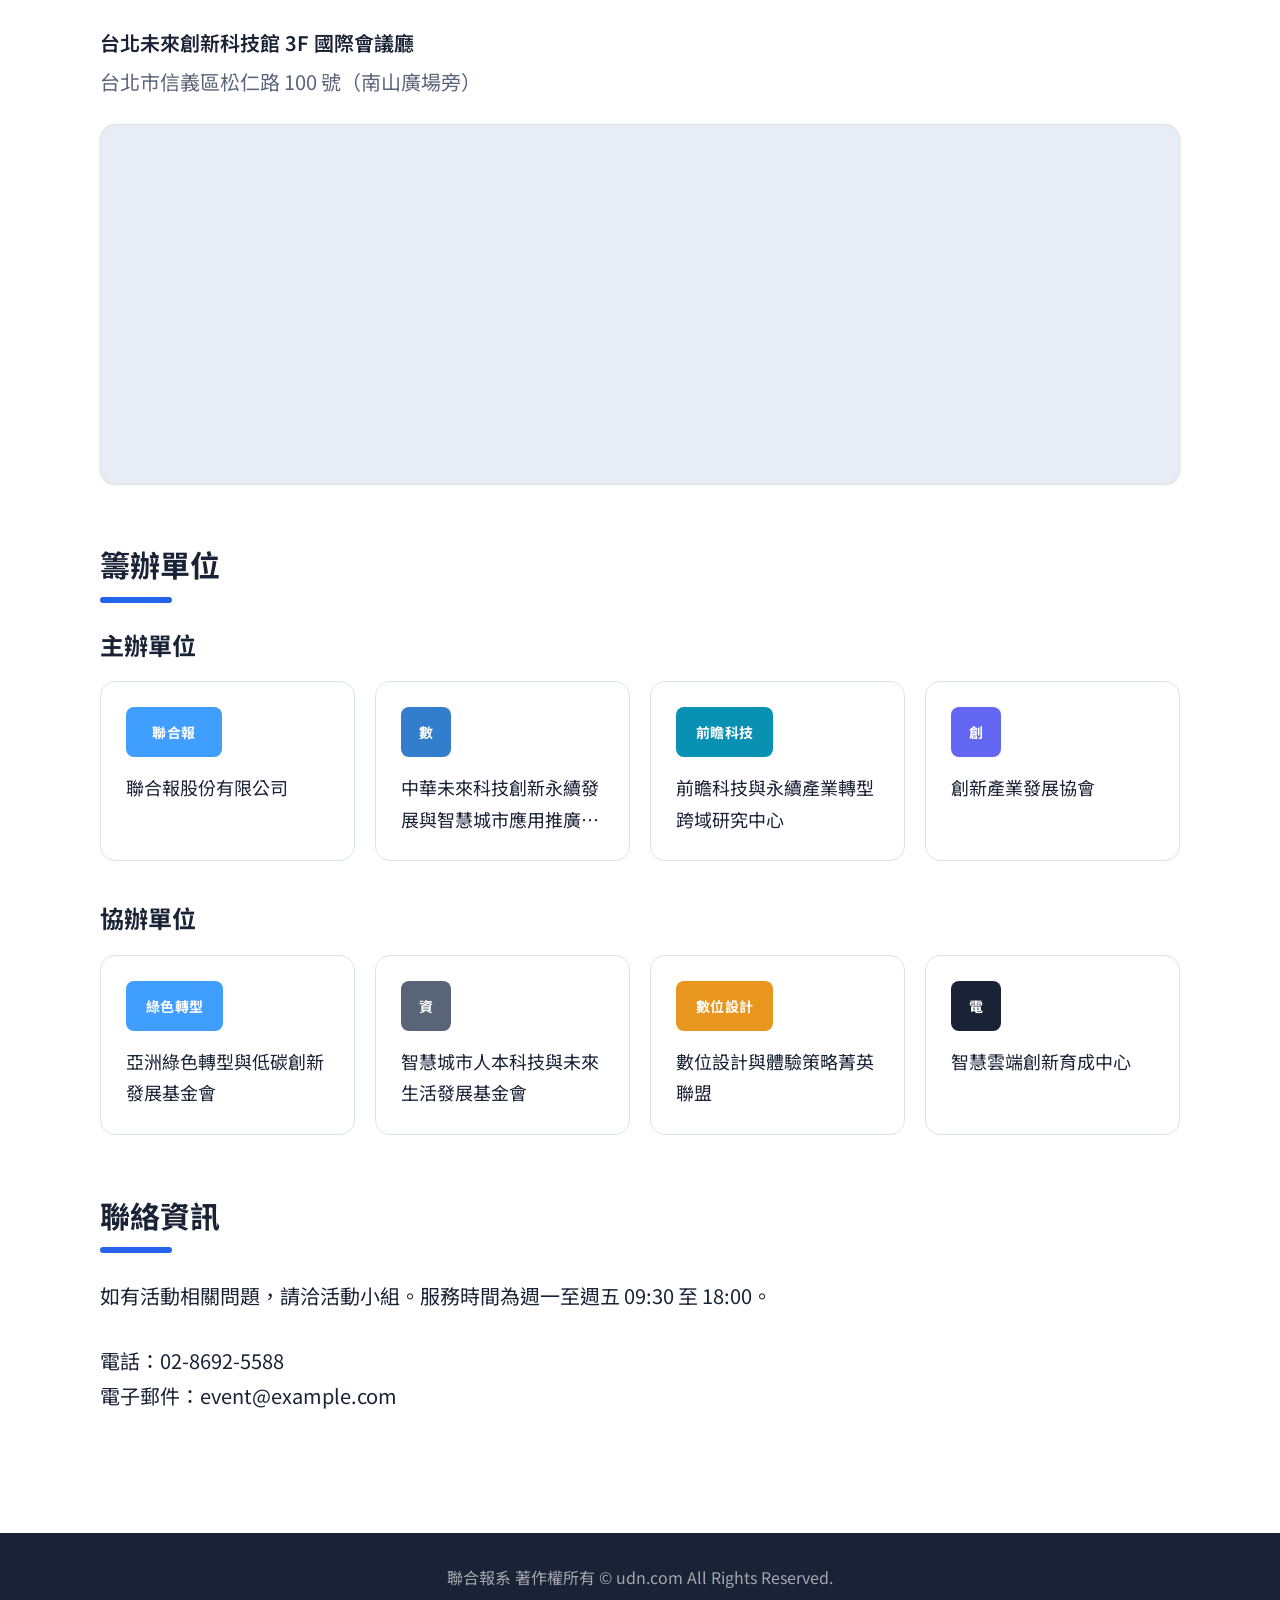
==== commit c2ac51db: "Add organizer and contact navigation links" ====
--- a/index.html
+++ b/index.html
@@ -16,7 +16,7 @@
 <div class="shell">
 <header class="navbar">
   <div class="container navbar__bar">
-    <nav class="navbar__links" aria-label="頁面章節"><a href="#event-info">活動資訊</a><a href="#event-intro">活動簡介</a><a href="#event-location">活動地點</a></nav>
+    <nav class="navbar__links" aria-label="頁面章節"><a href="#event-info">活動資訊</a><a href="#event-intro">活動簡介</a><a href="#event-location">活動地點</a><a href="#organizers">籌辦單位</a><a href="#contact-info">聯絡資訊</a></nav>
     <button type="button" class="navbar__menu" data-nav-toggle aria-controls="mobile-nav" aria-expanded="false" aria-label="開啟選單"><svg class="icon icon-menu" width="24" height="24" viewBox="0 0 24 24" fill="none" stroke="currentColor" stroke-width="2" stroke-linecap="round" stroke-linejoin="round" aria-hidden="true" focusable="false"><path d="M4 6h16M4 12h16M4 18h16"/></svg><svg class="icon icon-close" width="24" height="24" viewBox="0 0 24 24" fill="none" stroke="currentColor" stroke-width="2" stroke-linecap="round" stroke-linejoin="round" aria-hidden="true" focusable="false"><path d="M6 18L18 6M6 6l12 12"/></svg></button>
     <div class="navbar__actions">
       <details class="lang navbar__lang">
@@ -31,9 +31,7 @@
     </div>
   </div>
   <div class="navbar__panel-wrap" id="mobile-nav" hidden>
-    <div class="container navbar__panel">
-      <a href="#event-info">活動資訊</a><a href="#event-intro">活動簡介</a><a href="#event-location">活動地點</a>
-      <div class="navbar__panel-lang"><details class="lang ">
+    <div class="container navbar__panel"><a href="#event-info">活動資訊</a><a href="#event-intro">活動簡介</a><a href="#event-location">活動地點</a><a href="#organizers">籌辦單位</a><a href="#contact-info">聯絡資訊</a><div class="navbar__panel-lang"><details class="lang ">
   <summary class="lang__trigger" aria-label="選擇語系"><svg class="icon" width="22" height="22" viewBox="0 0 24 24" fill="none" stroke="currentColor" stroke-width="1.8" stroke-linecap="round" stroke-linejoin="round" aria-hidden="true" focusable="false"><path d="M12 2a10 10 0 1 0 0 20 10 10 0 0 0 0-20z"/><path d="M2 12h20"/><path d="M12 2a15.3 15.3 0 0 1 4 10 15.3 15.3 0 0 1-4 10 15.3 15.3 0 0 1-4-10A15.3 15.3 0 0 1 12 2z"/></svg><span class="lang__current">繁中</span><svg class="icon lang__chevron" width="12" height="12" viewBox="0 0 24 24" fill="none" stroke="currentColor" stroke-width="2" stroke-linecap="round" stroke-linejoin="round" aria-hidden="true" focusable="false"><path d="M19 9l-7 7-7-7"/></svg></summary>
   <ul class="lang__menu">
     <li><a class="lang__option is-active" href="#" aria-current="true">繁中</a></li>
--- a/css/style.css
+++ b/css/style.css
@@ -463,7 +463,7 @@
   border-top: 1px solid var(--color-border);
 }
 
-@media (min-width: 768px) {
+@media (min-width: 1024px) {
   .navbar__links { display: flex; align-items: center; gap: var(--space-10); }
   .navbar__menu,
   .navbar__panel-wrap { display: none; }
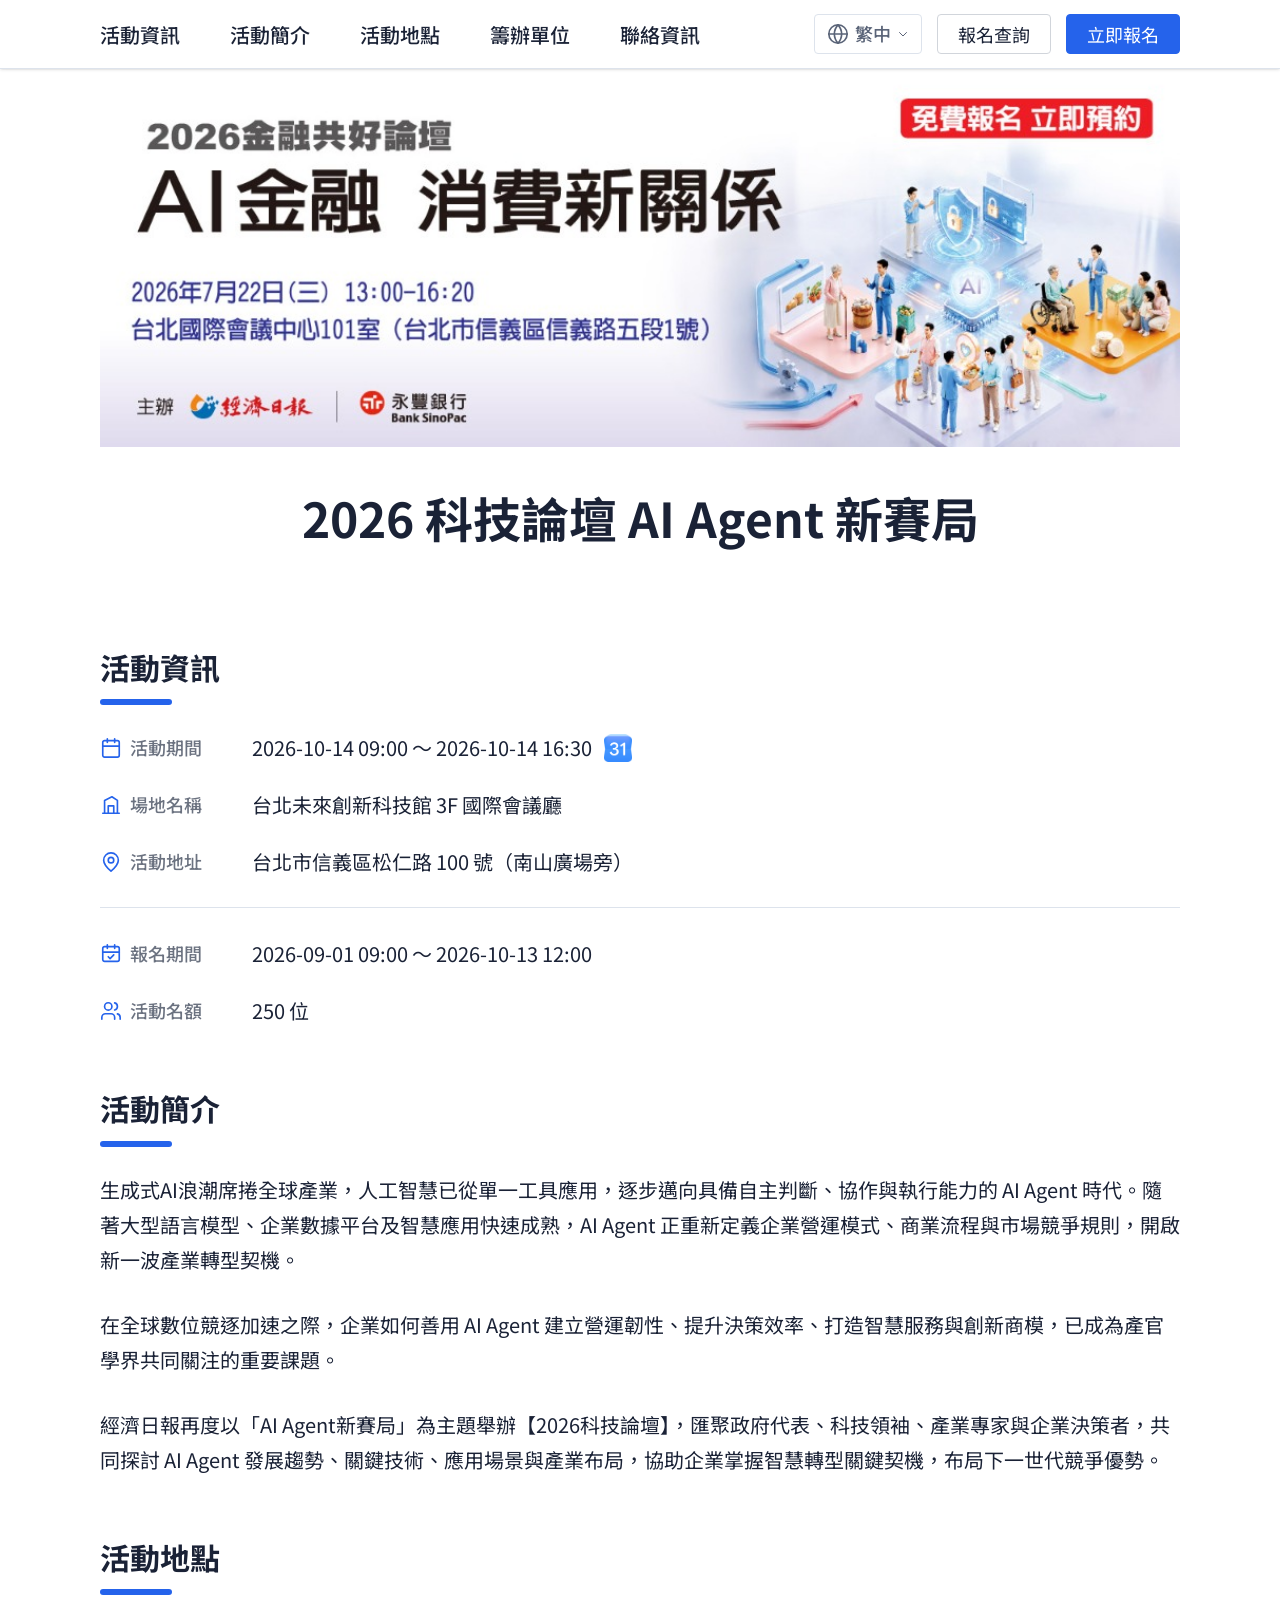
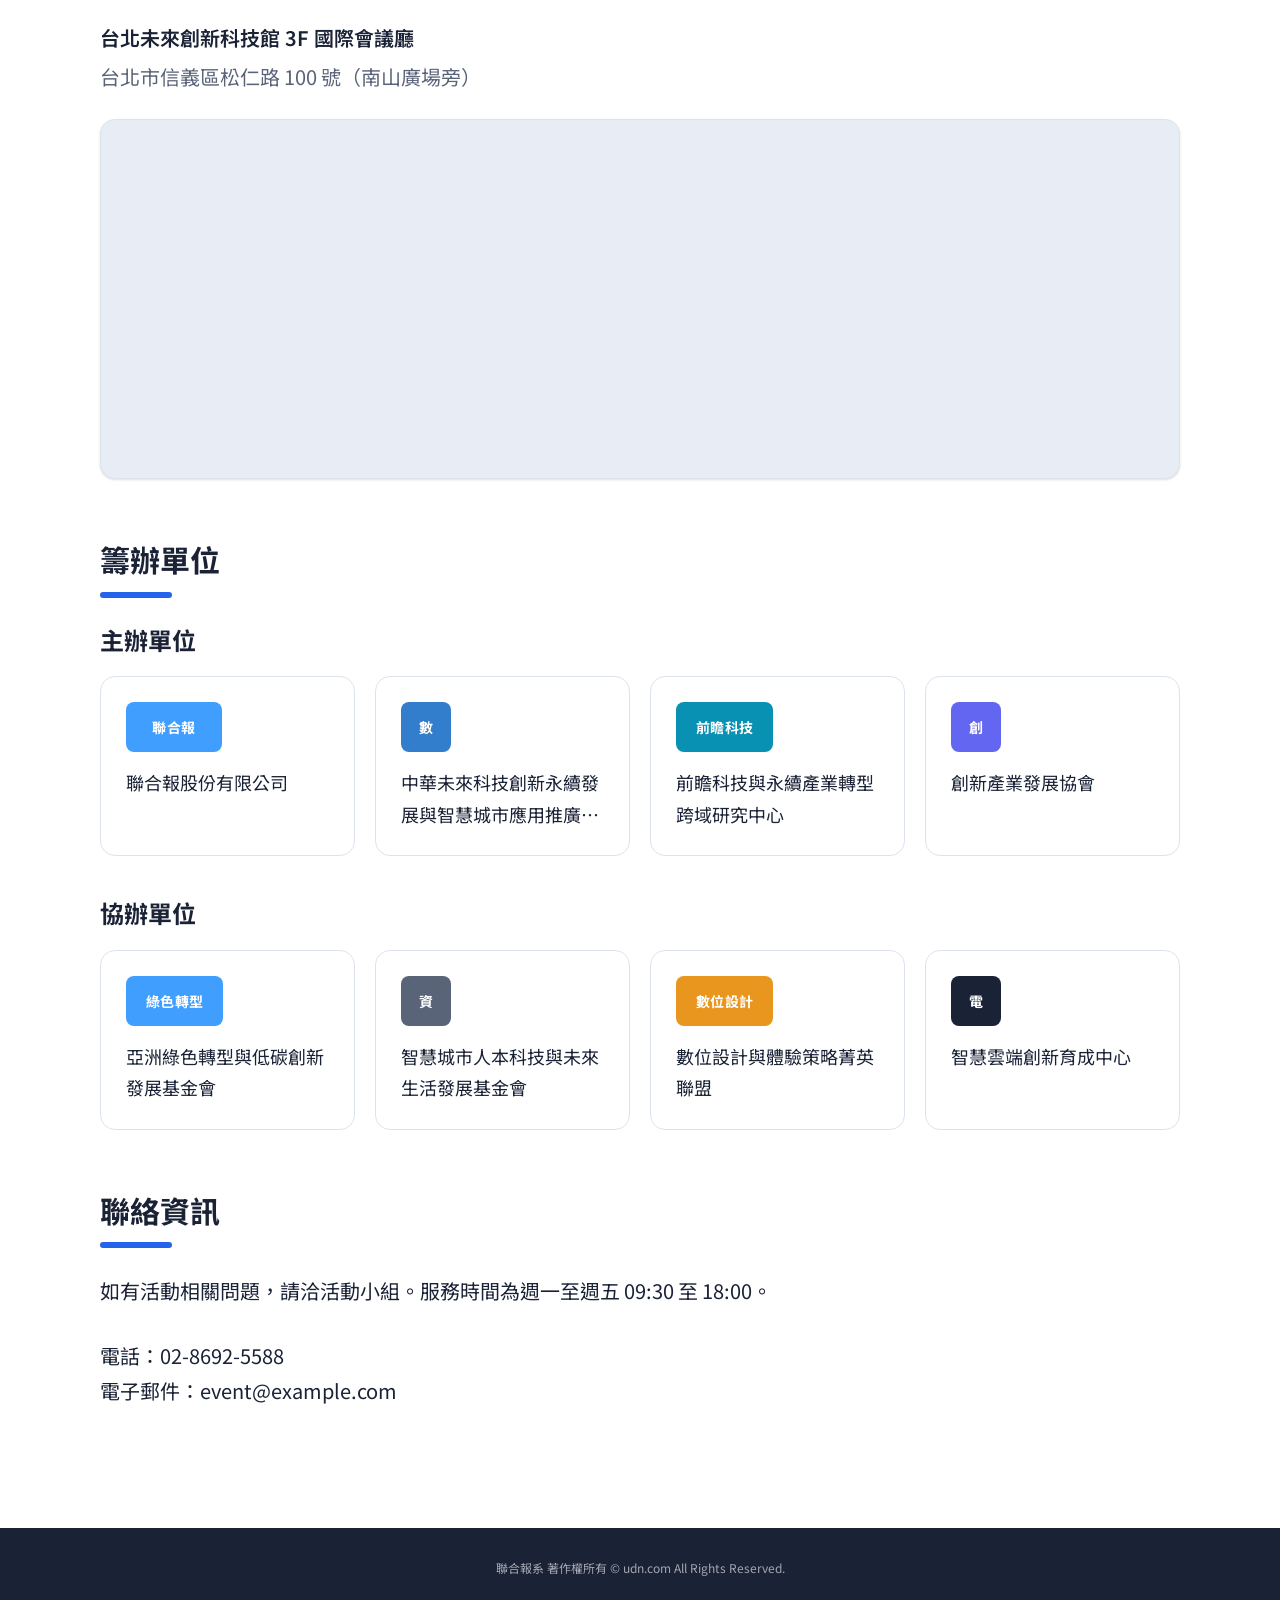
==== commit 42382ae3: "Update v4 with local redesign files" ====
--- a/index.html
+++ b/index.html
@@ -50,7 +50,7 @@
       <div class="info-list">
         <dl class="fields info-list__primary">
           <div><dt class="label"><svg class="icon info-line__icon" width="22" height="22" viewBox="0 0 24 24" fill="none" stroke="currentColor" stroke-width="1.8" stroke-linecap="round" stroke-linejoin="round" aria-hidden="true" focusable="false"><path d="M5 4h14a2 2 0 0 1 2 2v14a2 2 0 0 1-2 2H5a2 2 0 0 1-2-2V6a2 2 0 0 1 2-2z"/><path d="M16 2v4M8 2v4M3 10h18"/></svg>活動期間</dt><dd><div class="schedule"><span>2026-10-14 09:00 ～ 2026-10-14 16:30</span>
-            <a class="btn btn--secondary btn--icon" href="https://calendar.google.com/calendar/render?action=TEMPLATE&amp;text=2026%20%E7%A7%91%E6%8A%80%E8%AB%96%E5%A3%87%20AI%20Agent%20%E6%96%B0%E8%B3%BD%E5%B1%80&amp;dates=20261014T010000Z/20261014T083000Z&amp;location=%E5%8F%B0%E5%8C%97%E6%9C%AA%E4%BE%86%E5%89%B5%E6%96%B0%E7%A7%91%E6%8A%80%E9%A4%A8%203F%20%E5%9C%8B%E9%9A%9B%E6%9C%83%E8%AD%B0%E5%BB%B3%20%E5%8F%B0%E5%8C%97%E5%B8%82%E4%BF%A1%E7%BE%A9%E5%8D%80%E6%9D%BE%E4%BB%81%E8%B7%AF%20100%20%E8%99%9F%EF%BC%88%E5%8D%97%E5%B1%B1%E5%BB%A3%E5%A0%B4%E6%97%81%EF%BC%89" target="_blank" rel="noopener noreferrer" aria-label="加入 Google 行事曆" title="加入 Google 行事曆"><svg class="icon" width="18" height="18" viewBox="0 0 24 24" fill="none" stroke="currentColor" stroke-width="1.8" stroke-linecap="round" stroke-linejoin="round" aria-hidden="true" focusable="false"><path d="M5 4h14a2 2 0 0 1 2 2v14a2 2 0 0 1-2 2H5a2 2 0 0 1-2-2V6a2 2 0 0 1 2-2z"/><path d="M16 2v4M8 2v4M3 10h18"/></svg></a></div></dd></div>
+            <a class="calendar-link" href="https://calendar.google.com/calendar/render?action=TEMPLATE&amp;text=2026%20%E7%A7%91%E6%8A%80%E8%AB%96%E5%A3%87%20AI%20Agent%20%E6%96%B0%E8%B3%BD%E5%B1%80&amp;dates=20261014T010000Z/20261014T083000Z&amp;location=%E5%8F%B0%E5%8C%97%E6%9C%AA%E4%BE%86%E5%89%B5%E6%96%B0%E7%A7%91%E6%8A%80%E9%A4%A8%203F%20%E5%9C%8B%E9%9A%9B%E6%9C%83%E8%AD%B0%E5%BB%B3%20%E5%8F%B0%E5%8C%97%E5%B8%82%E4%BF%A1%E7%BE%A9%E5%8D%80%E6%9D%BE%E4%BB%81%E8%B7%AF%20100%20%E8%99%9F%EF%BC%88%E5%8D%97%E5%B1%B1%E5%BB%A3%E5%A0%B4%E6%97%81%EF%BC%89" target="_blank" rel="noopener noreferrer" aria-label="加入 Google 行事曆" title="加入 Google 行事曆"><img class="icon" src="assets/Google_Calendar_icon_(2026).svg.webp" width="28" height="28" alt="" aria-hidden="true"></a></div></dd></div>
           <div><dt class="label"><svg class="icon info-line__icon" width="22" height="22" viewBox="0 0 24 24" fill="none" stroke="currentColor" stroke-width="1.8" stroke-linecap="round" stroke-linejoin="round" aria-hidden="true" focusable="false"><path d="M3 21h18"/><path d="M5 21V7l8-4 6 4v14"/><path d="M9 21v-8h6v8"/></svg>場地名稱</dt><dd>台北未來創新科技館 3F 國際會議廳</dd></div>
           <div><dt class="label"><svg class="icon info-line__icon" width="22" height="22" viewBox="0 0 24 24" fill="none" stroke="currentColor" stroke-width="1.8" stroke-linecap="round" stroke-linejoin="round" aria-hidden="true" focusable="false"><path d="M20 10c0 5-8 12-8 12S4 15 4 10a8 8 0 1 1 16 0z"/><circle cx="12" cy="10" r="3"/></svg>活動地址</dt><dd>台北市信義區松仁路 100 號（南山廣場旁）</dd></div>
         </dl>
--- a/css/style.css
+++ b/css/style.css
@@ -214,6 +214,17 @@
 .btn--secondary:hover { background: var(--color-surface); }
 .btn--block { display: flex; width: 100%; }
 .btn--icon { width: var(--control-height); padding: 0; }
+
+.calendar-link {
+  display: inline-flex;
+  align-items: center;
+  justify-content: center;
+  padding: 0;
+  border: 0;
+  background: transparent;
+  flex-shrink: 0;
+}
+.calendar-link .icon { display: block; width: 28px; height: 28px; }
 
 /* ---------- 表單控制項 ---------- */
 .control {
@@ -531,10 +542,11 @@
 }
 
 .footer {
-  padding-block: var(--space-6);
+  padding: var(--space-6) var(--space-4);
   background: var(--color-dark);
   color: var(--color-on-dark-muted);
-  font-size: var(--fs-small);
+  font-size: 12px;
+  line-height: 1.6;
   text-align: center;
 }
 
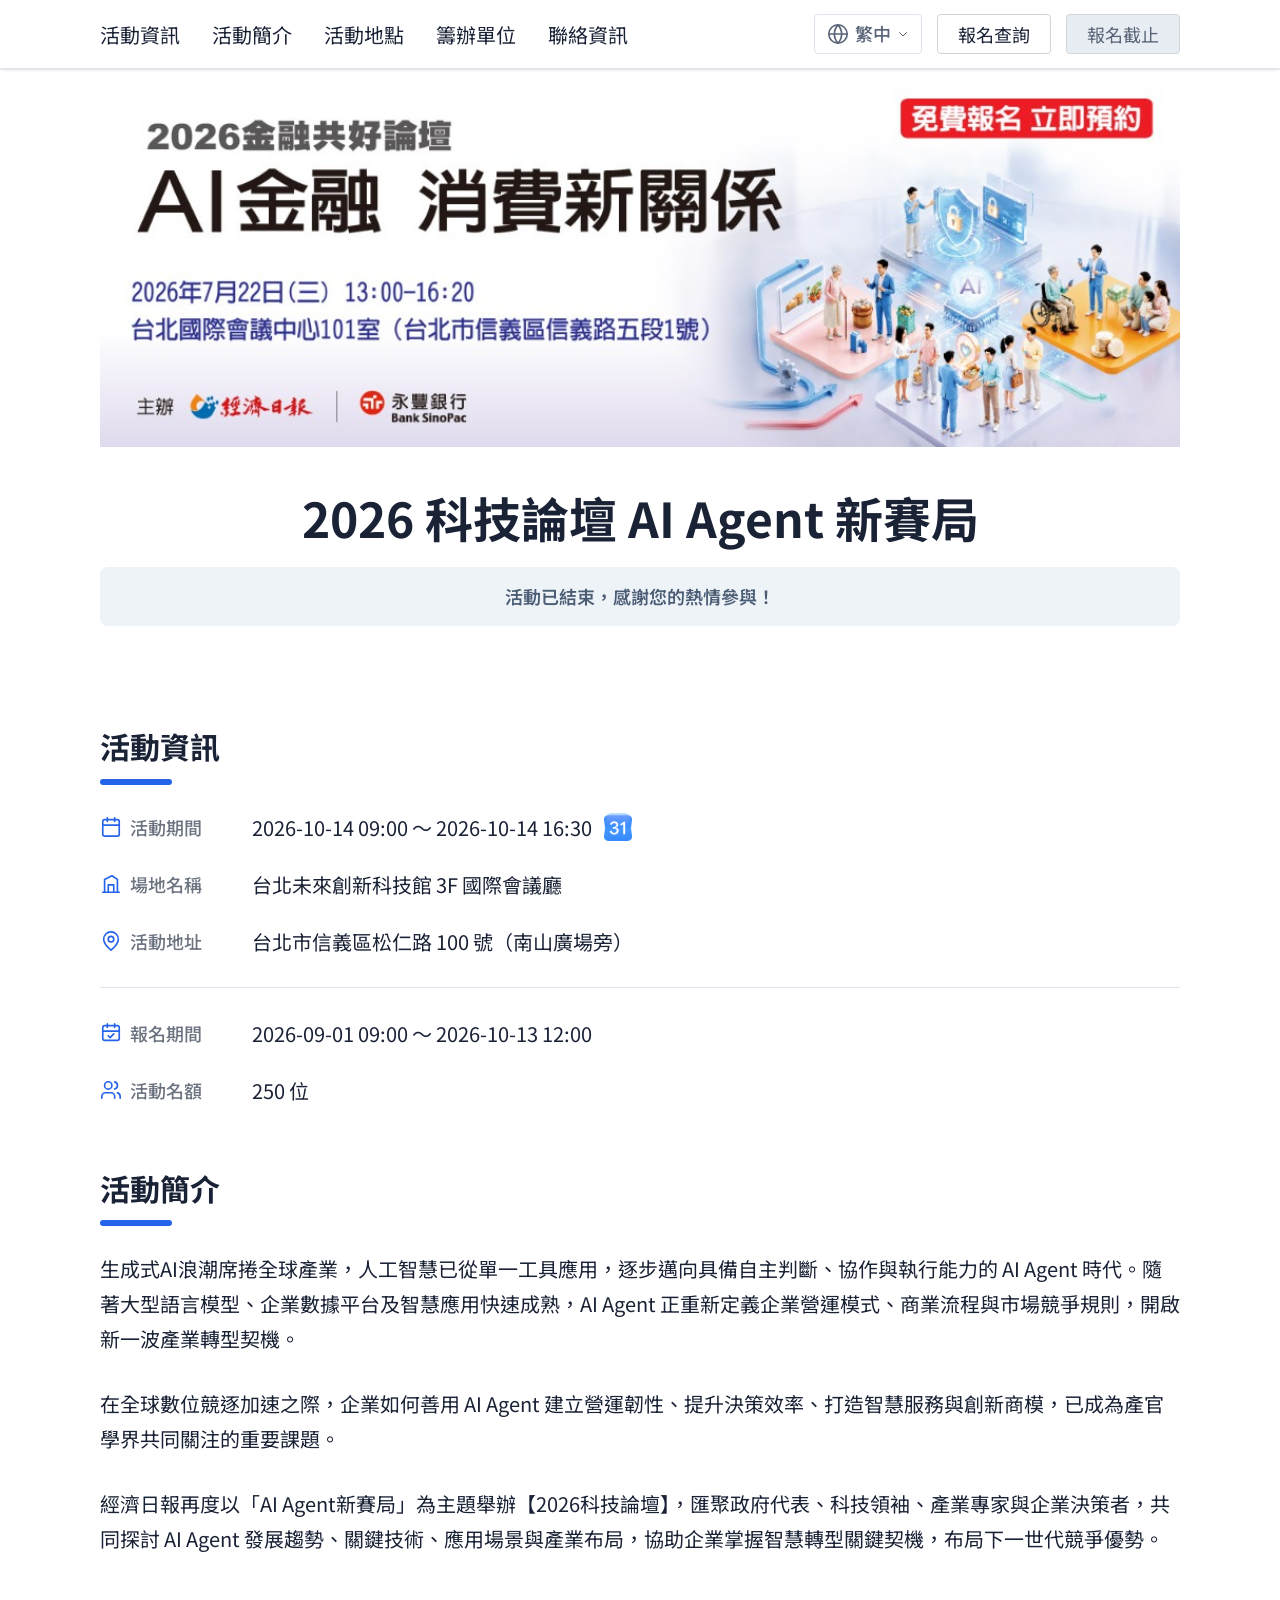
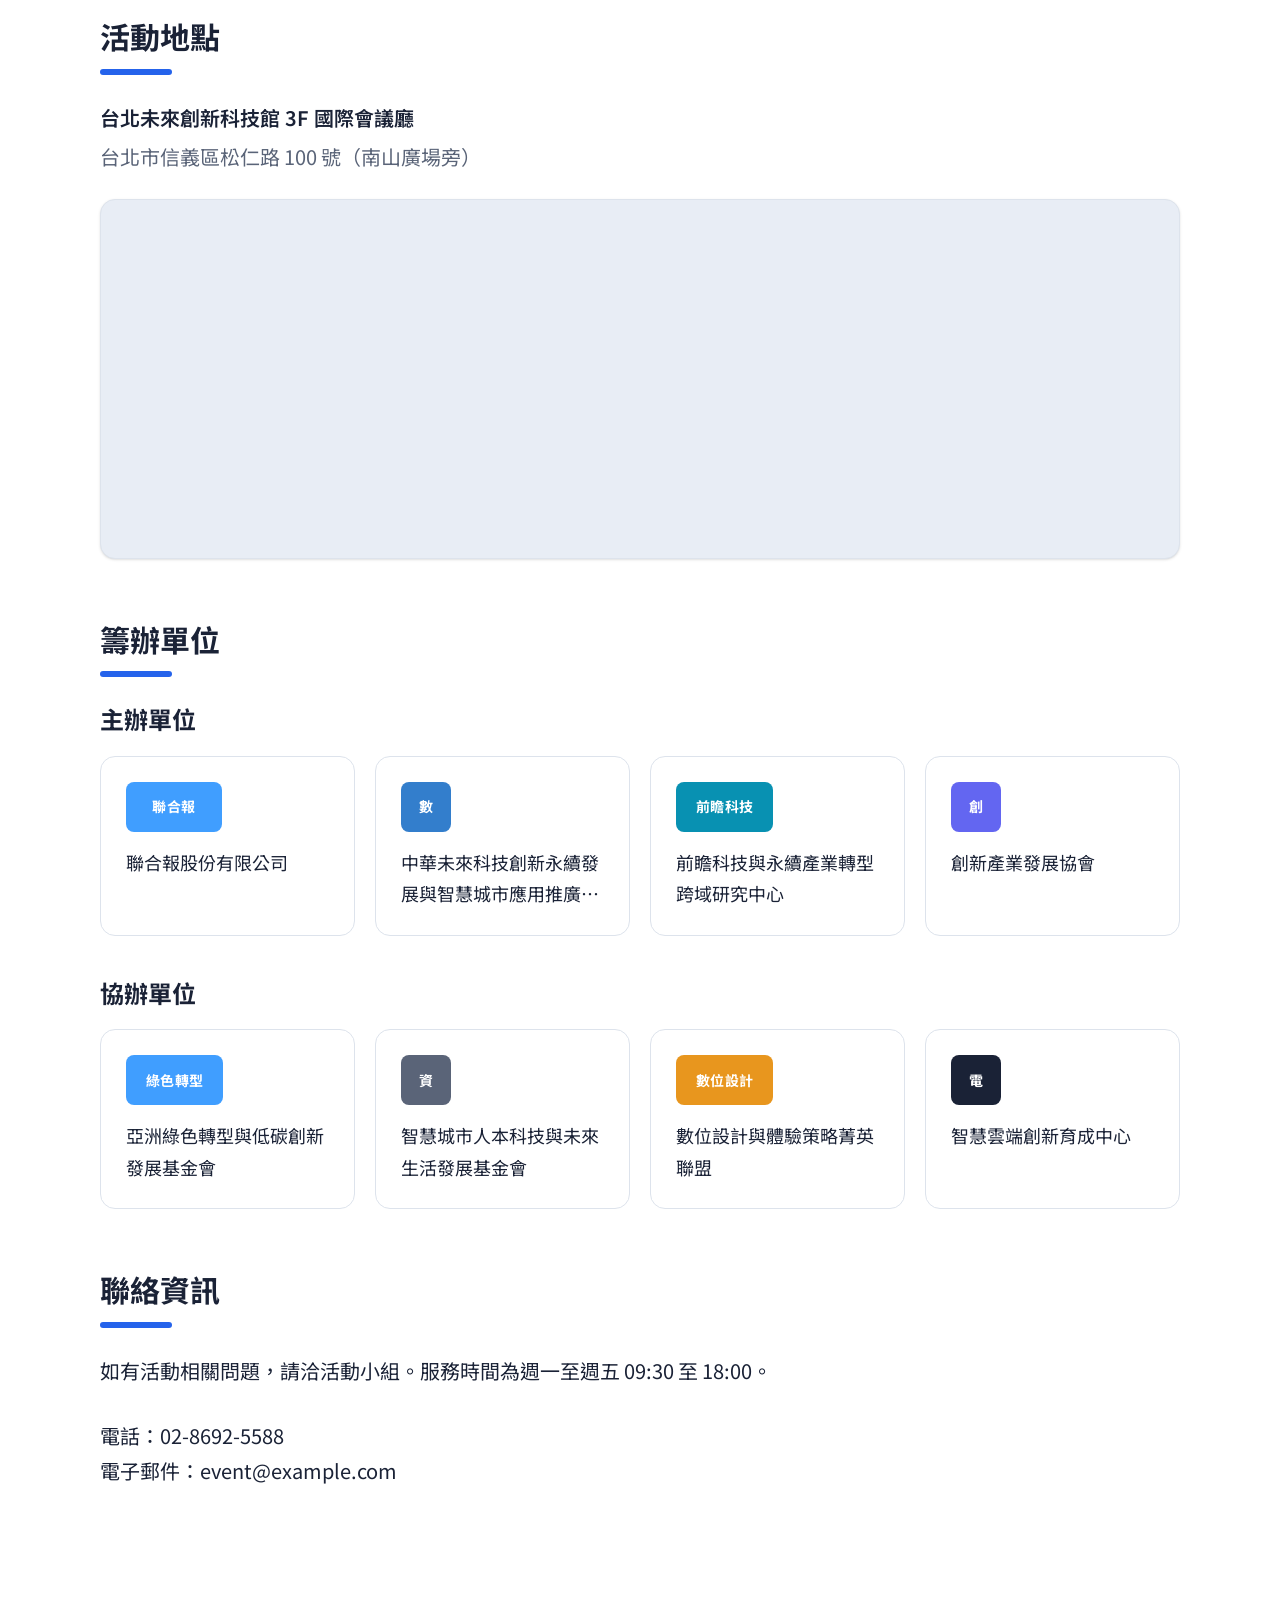
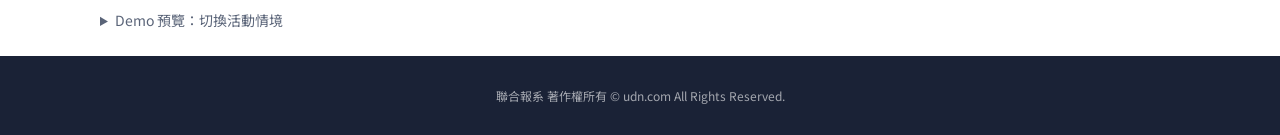
==== commit ae6bd28b: "更新報名與活動狀態" ====
--- a/index.html
+++ b/index.html
@@ -27,7 +27,7 @@
   </ul>
 </details>
       <a class="btn btn--secondary" href="query.html">報名查詢</a>
-      <a class="btn btn--primary" href="register.html">立即報名</a>
+      <a class="btn btn--primary" role="link" aria-disabled="true" aria-describedby="event-status-message" data-registration-action>立即報名</a>
     </div>
   </div>
   <div class="navbar__panel-wrap" id="mobile-nav" hidden>
@@ -42,7 +42,10 @@
   </div>
 </header>
 <div class="banner"><div class="banner__inner"><img src="assets/banner.jpg" alt="2026 科技論壇 AI Agent 新賽局" width="1024" height="358"></div></div>
-<div class="container home__title"><h1>2026 科技論壇 AI Agent 新賽局</h1></div>
+<div class="container home__title">
+  <h1>2026 科技論壇 AI Agent 新賽局</h1>
+  <p class="event-status" id="event-status-message" data-event-status aria-live="polite" aria-atomic="true">活動已結束，感謝您的熱情參與！</p>
+</div>
 <main class="home__main">
   <div class="container home__sections">
     <section id="event-info">
@@ -108,6 +111,23 @@
     </section>
   </div>
 </main>
+<div class="container status-preview-wrap">
+  <details class="status-preview">
+    <summary>Demo 預覽：切換活動情境</summary>
+    <label for="status-scenario">預覽情境</label>
+    <select id="status-scenario" data-status-scenario>
+      <option value="auto">依目前時間</option>
+      <option value="upcoming">報名尚未開始</option>
+      <option value="open">報名中・活動未開始</option>
+      <option value="full">報名額滿</option>
+      <option value="closed">報名已結束・活動未開始</option>
+      <option value="live">報名已結束・活動進行中</option>
+      <option value="overlap">報名中・活動進行中</option>
+      <option value="ended">活動已結束</option>
+    </select>
+    <p>僅供介面預覽；重疊情境示範將報名截止延至活動當日 12:00，額滿情境為模擬資料。</p>
+  </details>
+</div>
 <footer class="footer">聯合報系 著作權所有 © udn.com All Rights Reserved.</footer>
 </div>
 </body>
--- a/css/style.css
+++ b/css/style.css
@@ -430,11 +430,30 @@
   height: var(--header-height);
 }
 .navbar__links { display: none; }
+.navbar__links a { white-space: nowrap; flex-shrink: 0; }
 .navbar__links a,
-.navbar__panel a { font-weight: 500; transition: color 0.15s; }
+.navbar__panel a { font-weight: 400; transition: color 0.15s; }
 .navbar__links a:hover { color: var(--color-primary-action); }
 
-/* 手機選單 */
+/* 目前章節：標記不占版面空間，避免導覽切換時跳動。 */
+.navbar__links a,
+.navbar__panel > a { position: relative; width: fit-content; }
+.navbar__links a[aria-current="location"],
+.navbar__panel > a[aria-current="location"] { color: var(--color-primary-action); }
+.navbar__links a[aria-current="location"]::after,
+.navbar__panel > a[aria-current="location"]::after {
+  content: '';
+  position: absolute;
+  left: 50%;
+  bottom: -5px;
+  width: 24px;
+  height: 2px;
+  border-radius: 999px;
+  background: currentColor;
+  transform: translateX(-50%);
+}
+
+/* 收合導覽（小於 1024px，含平板與窄視窗） */
 .navbar__menu {
   display: inline-flex;
   align-items: center;
@@ -475,7 +494,7 @@
 }
 
 @media (min-width: 1024px) {
-  .navbar__links { display: flex; align-items: center; gap: var(--space-10); }
+  .navbar__links { display: flex; align-items: center; gap: 32px; }
   .navbar__menu,
   .navbar__panel-wrap { display: none; }
   .navbar__actions { gap: var(--space-3); }
@@ -560,6 +579,19 @@
 .hero h1 { margin-bottom: var(--space-2); }
 /* ---------- 首頁 ---------- */
 .home__title { padding-block: var(--space-8); text-align: center; }
+.event-status { margin: 20px 0 0; padding: 14px 20px; border-radius: var(--radius-md); background: #eef3f8; color: #4b5d75; font-size: 18px; font-weight: 600; }
+.event-status[hidden] { display: none; }
+.navbar__actions .btn[aria-disabled="true"],
+.navbar__actions .btn[aria-disabled="true"]:hover { background: #e8edf3; border-color: #d1d5db; color: #5a6478; cursor: not-allowed; }
+.status-preview-wrap { padding-bottom: 24px; }
+.status-preview { color: var(--color-text-muted); font-size: 14px; }
+.status-preview summary { cursor: pointer; width: fit-content; }
+.status-preview label { display: inline-block; margin: 14px 8px 0 0; }
+.status-preview select { max-width: 100%; padding: 8px 12px; border: 1px solid var(--color-border-strong); border-radius: var(--radius-sm); background: var(--color-white); color: var(--color-text); font: inherit; }
+.status-preview p { margin: 8px 0 0; }
+@media (max-width: 767px) {
+  .status-preview select { display: block; margin-top: 8px; width: 100%; }
+}
 .home__main {
   flex: 1;
   padding-top: var(--space-12);
@@ -777,6 +809,59 @@
 }
 
 /* ---------- 付款 ---------- */
+.payment-greeting {
+  max-width: 100%;
+  color: var(--color-text-muted);
+  overflow-wrap: anywhere;
+}
+.payment-methods {
+  margin-top: var(--space-6);
+  color: var(--color-text-muted);
+  font-size: var(--fs-small);
+  text-align: center;
+}
+.payment-methods__list {
+  display: flex;
+  flex-wrap: wrap;
+  justify-content: center;
+  gap: 8px;
+  margin-top: var(--space-2);
+}
+.payment-method {
+  position: relative;
+  display: inline-flex;
+  cursor: pointer;
+}
+.payment-method input {
+  position: absolute;
+  width: 1px;
+  height: 1px;
+  opacity: 0;
+}
+.payment-method span {
+  display: block;
+  padding: 2px var(--space-2);
+  border: 1px solid transparent;
+  border-radius: 999px;
+  background: var(--color-primary-soft);
+  color: var(--color-primary-action);
+  font-size: var(--fs-control);
+  line-height: var(--lh-label);
+}
+.payment-method:hover span { border-color: var(--color-primary-action); }
+.payment-method input:checked + span {
+  background: var(--color-primary-action);
+  color: var(--color-white);
+  border-color: var(--color-primary-action);
+}
+.payment-method input:focus-visible + span {
+  outline: 2px solid var(--color-primary-action);
+  outline-offset: 3px;
+}
+.payment-info__deadline { color: var(--color-danger); }
+.payment-info__notice { margin-block: var(--space-4) var(--space-6); color: var(--color-text-muted); }
+.payment-info__demo { margin-top: var(--space-4); color: var(--color-text-muted); font-size: var(--fs-small); }
+.payment-info [hidden] { display: none; }
 .block { margin-bottom: var(--space-8); }
 .payment-event {
   margin-bottom: var(--space-3);
@@ -793,6 +878,18 @@
 }
 .option + .option { border-top: 1px solid var(--color-border); }
 .option:hover { background: var(--color-surface); }
+.option__content { min-width: 0; }
+.option__description {
+  display: block;
+  margin-top: var(--space-2);
+  margin-left: 26px;
+  color: var(--color-text-muted);
+  font-size: var(--fs-control);
+  line-height: 1.6;
+  white-space: pre-line;
+  overflow-wrap: anywhere;
+}
+.option__description:empty { display: none; }
 .option__choice { display: flex; align-items: center; gap: 8px; }
 .option__choice input {
   margin: 0;
@@ -808,7 +905,7 @@
   transition: transform 0.1s;
 }
 .option__choice input:checked::before { transform: scale(1); }
-.option__price { color: var(--color-primary-action); font-weight: 500; }
+.option__price { color: var(--color-primary-action); font-weight: 500; flex-shrink: 0; }
 .actions { display: flex; flex-direction: column; gap: var(--space-3); }
 @media (min-width: 640px) {
   .option { flex-direction: row; align-items: center; justify-content: space-between; }
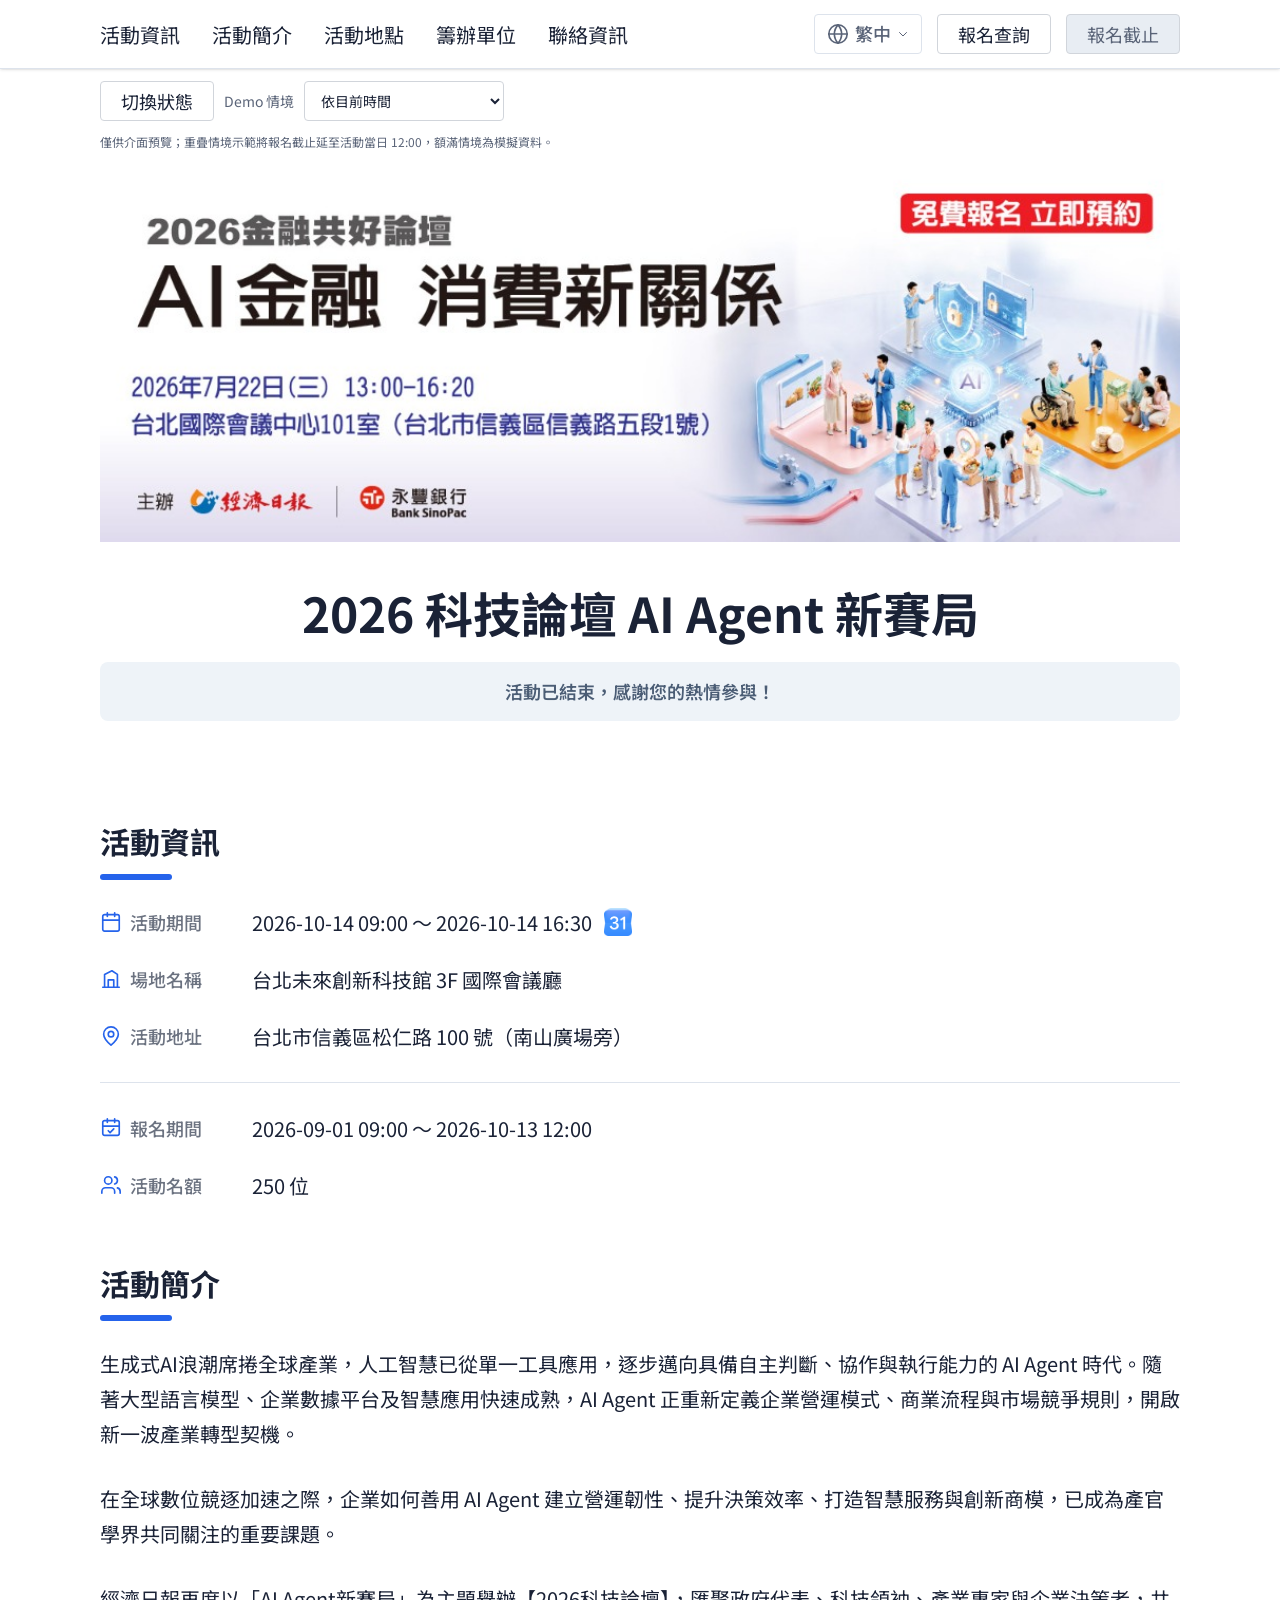
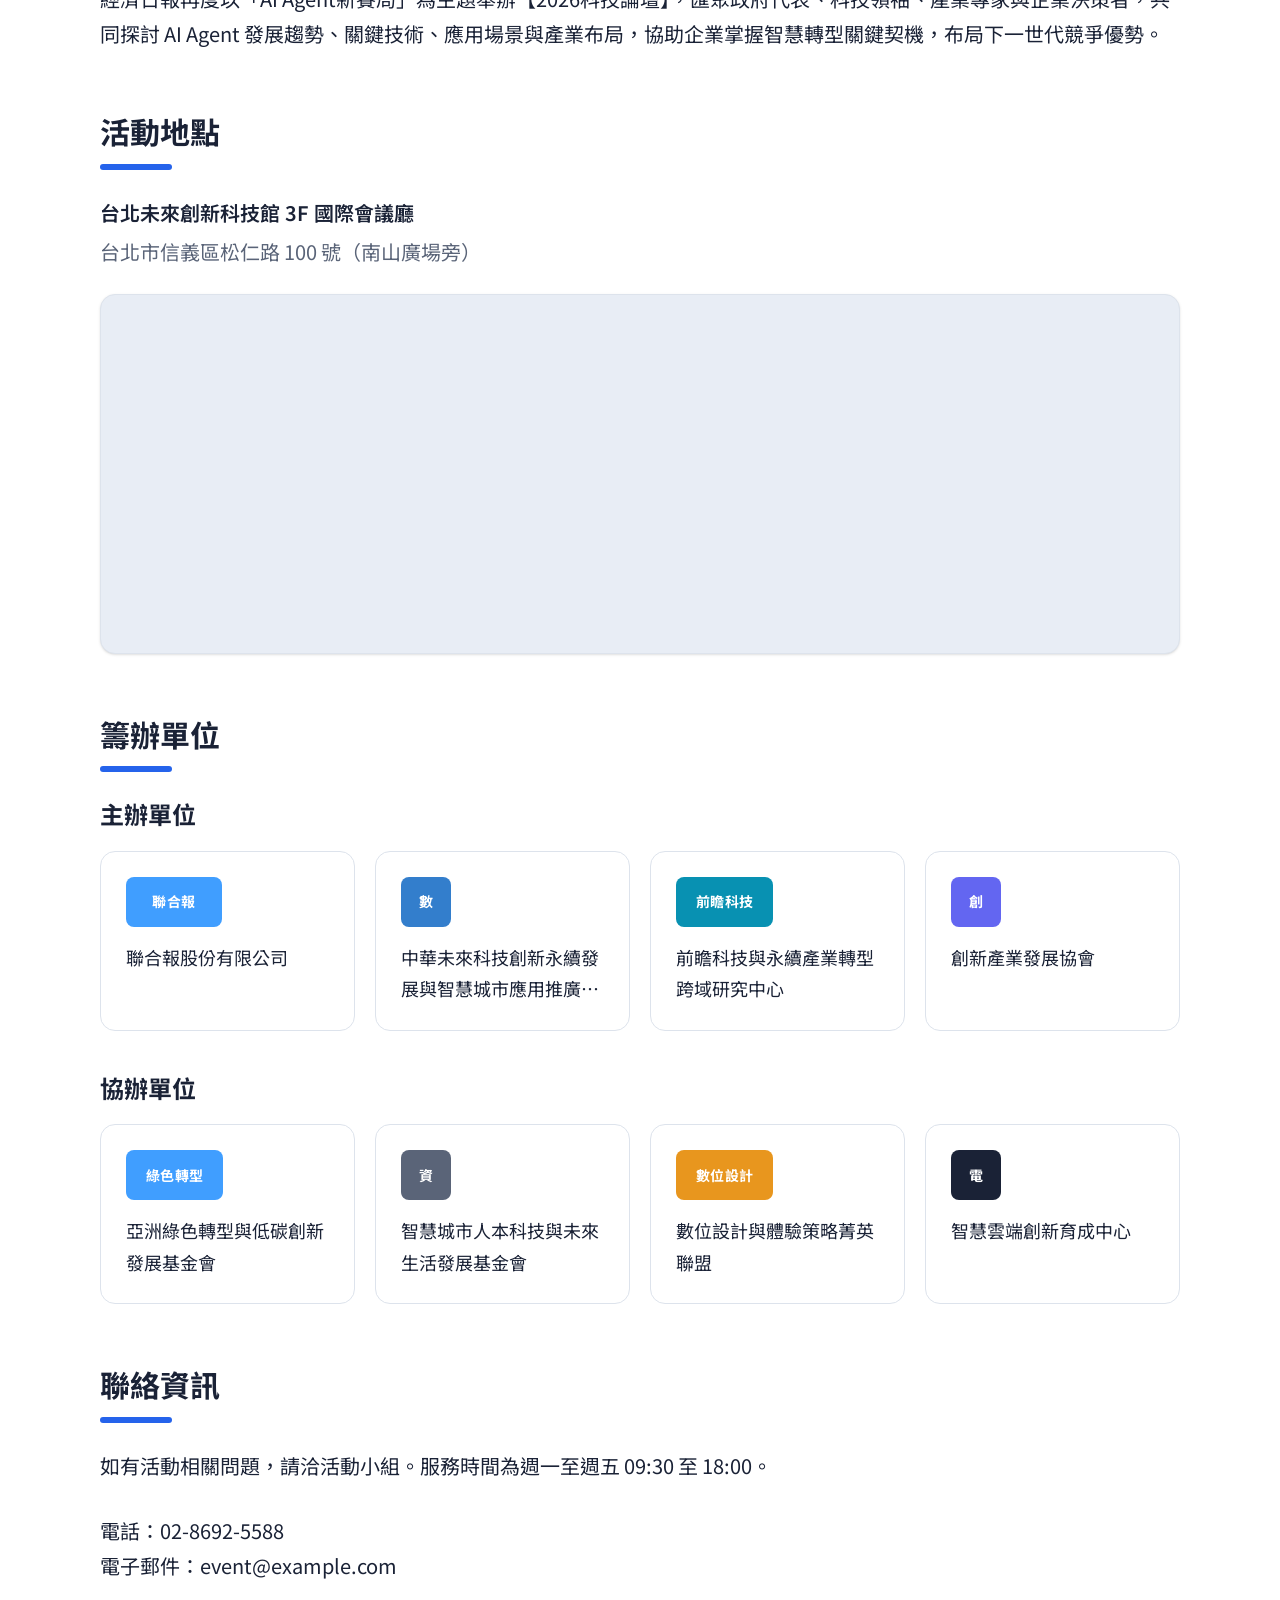
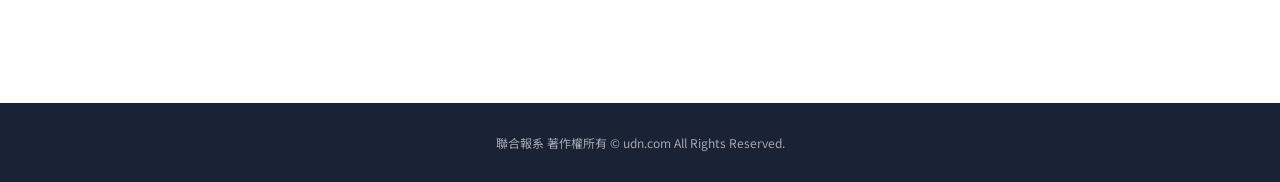
==== commit 77e49c5d: "提供狀態變化" ====
--- a/index.html
+++ b/index.html
@@ -41,6 +41,23 @@
     </div>
   </div>
 </header>
+<div class="container status-preview-wrap">
+  <div class="status-preview">
+    <button type="button" class="btn btn--secondary" data-next-scenario>切換狀態</button>
+    <label for="status-scenario">Demo 情境</label>
+    <select id="status-scenario" data-status-scenario>
+      <option value="auto">依目前時間</option>
+      <option value="upcoming">報名尚未開始</option>
+      <option value="open">報名中・活動未開始</option>
+      <option value="full">報名額滿</option>
+      <option value="closed">報名已結束・活動未開始</option>
+      <option value="live">報名已結束・活動進行中</option>
+      <option value="overlap">報名中・活動進行中</option>
+      <option value="ended">活動已結束</option>
+    </select>
+    <p>僅供介面預覽；重疊情境示範將報名截止延至活動當日 12:00，額滿情境為模擬資料。</p>
+  </div>
+</div>
 <div class="banner"><div class="banner__inner"><img src="assets/banner.jpg" alt="2026 科技論壇 AI Agent 新賽局" width="1024" height="358"></div></div>
 <div class="container home__title">
   <h1>2026 科技論壇 AI Agent 新賽局</h1>
@@ -111,23 +128,6 @@
     </section>
   </div>
 </main>
-<div class="container status-preview-wrap">
-  <details class="status-preview">
-    <summary>Demo 預覽：切換活動情境</summary>
-    <label for="status-scenario">預覽情境</label>
-    <select id="status-scenario" data-status-scenario>
-      <option value="auto">依目前時間</option>
-      <option value="upcoming">報名尚未開始</option>
-      <option value="open">報名中・活動未開始</option>
-      <option value="full">報名額滿</option>
-      <option value="closed">報名已結束・活動未開始</option>
-      <option value="live">報名已結束・活動進行中</option>
-      <option value="overlap">報名中・活動進行中</option>
-      <option value="ended">活動已結束</option>
-    </select>
-    <p>僅供介面預覽；重疊情境示範將報名截止延至活動當日 12:00，額滿情境為模擬資料。</p>
-  </details>
-</div>
 <footer class="footer">聯合報系 著作權所有 © udn.com All Rights Reserved.</footer>
 </div>
 </body>
--- a/css/style.css
+++ b/css/style.css
@@ -583,14 +583,15 @@
 .event-status[hidden] { display: none; }
 .navbar__actions .btn[aria-disabled="true"],
 .navbar__actions .btn[aria-disabled="true"]:hover { background: #e8edf3; border-color: #d1d5db; color: #5a6478; cursor: not-allowed; }
-.status-preview-wrap { padding-bottom: 24px; }
-.status-preview { color: var(--color-text-muted); font-size: 14px; }
+.status-preview-wrap { padding-block: 12px; }
+.status-preview { display: flex; align-items: center; flex-wrap: wrap; gap: 10px; color: var(--color-text-muted); font-size: 14px; }
 .status-preview summary { cursor: pointer; width: fit-content; }
-.status-preview label { display: inline-block; margin: 14px 8px 0 0; }
+.status-preview label { display: inline-block; }
 .status-preview select { max-width: 100%; padding: 8px 12px; border: 1px solid var(--color-border-strong); border-radius: var(--radius-sm); background: var(--color-white); color: var(--color-text); font: inherit; }
-.status-preview p { margin: 8px 0 0; }
+.status-preview p { flex-basis: 100%; margin: 0; font-size: 12px; }
 @media (max-width: 767px) {
-  .status-preview select { display: block; margin-top: 8px; width: 100%; }
+  .status-preview select { flex: 1; min-width: 0; }
+  .status-preview label { display: none; }
 }
 .home__main {
   flex: 1;
